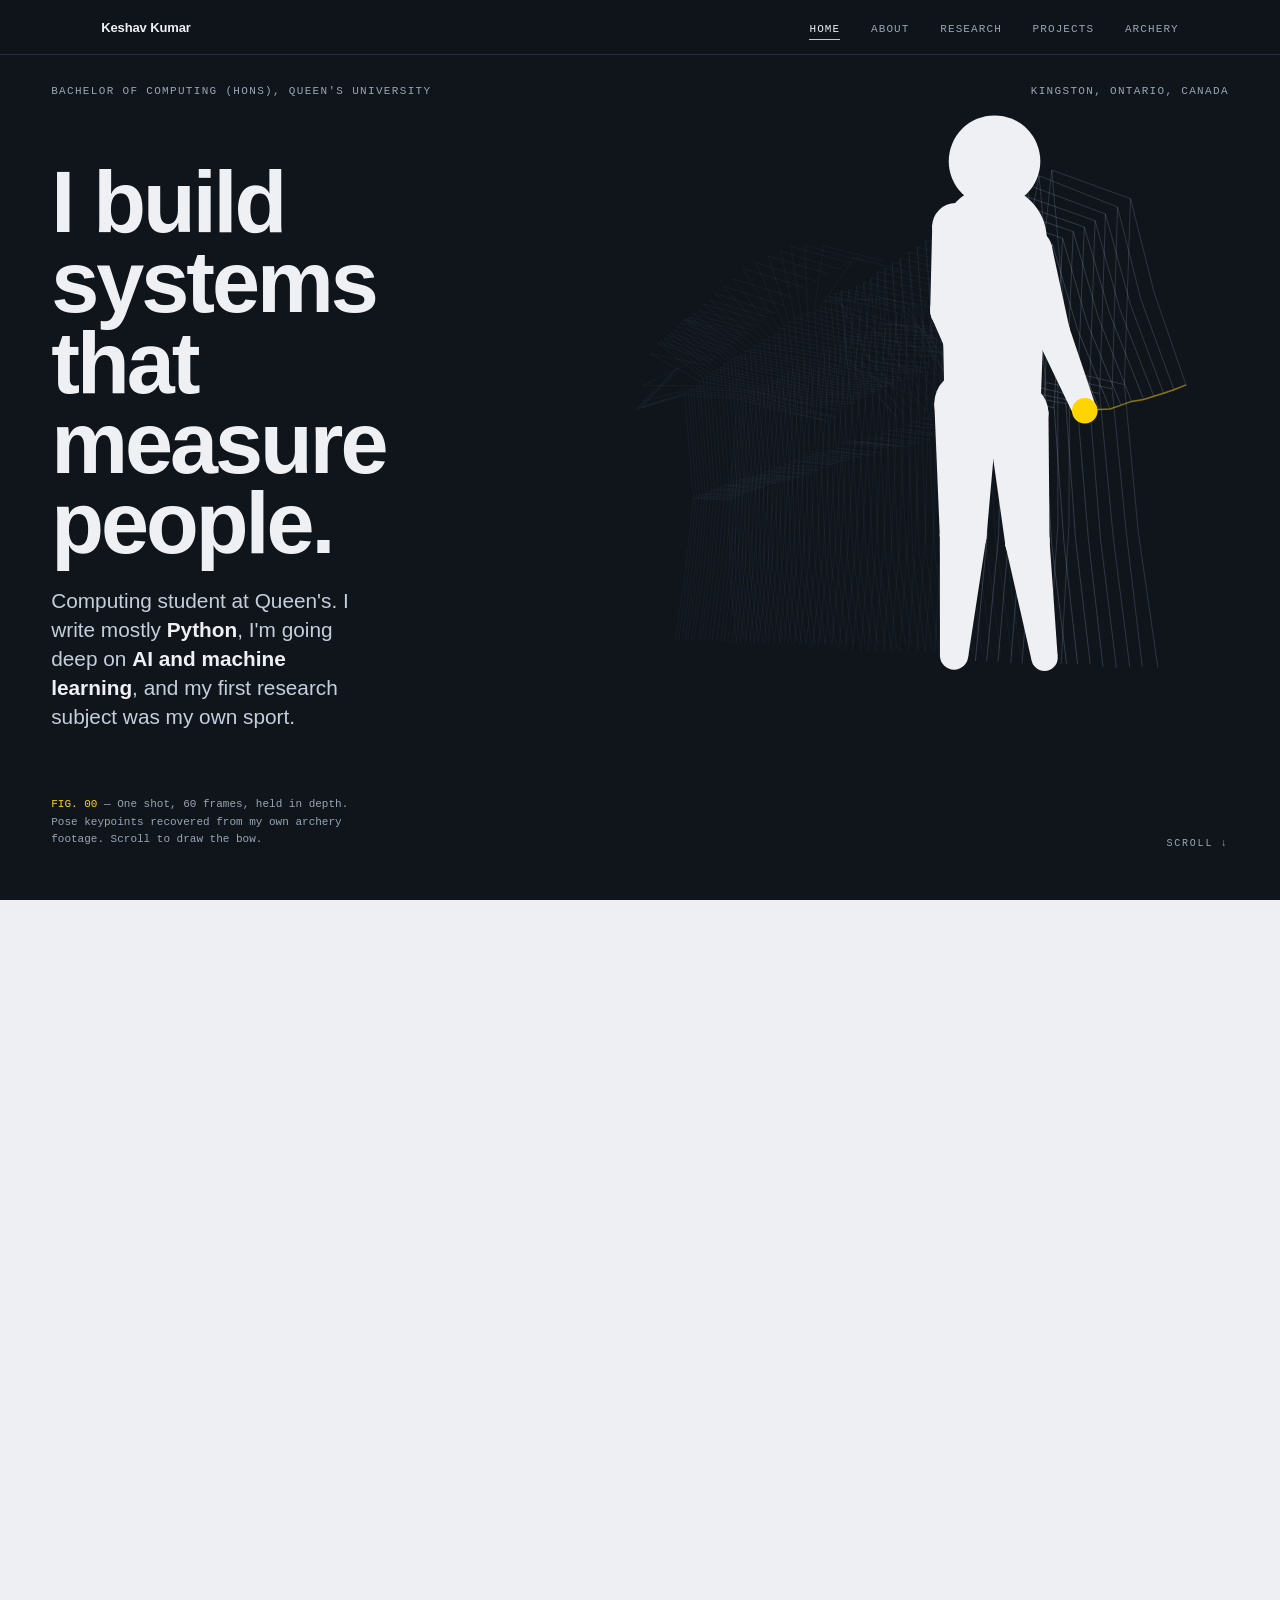
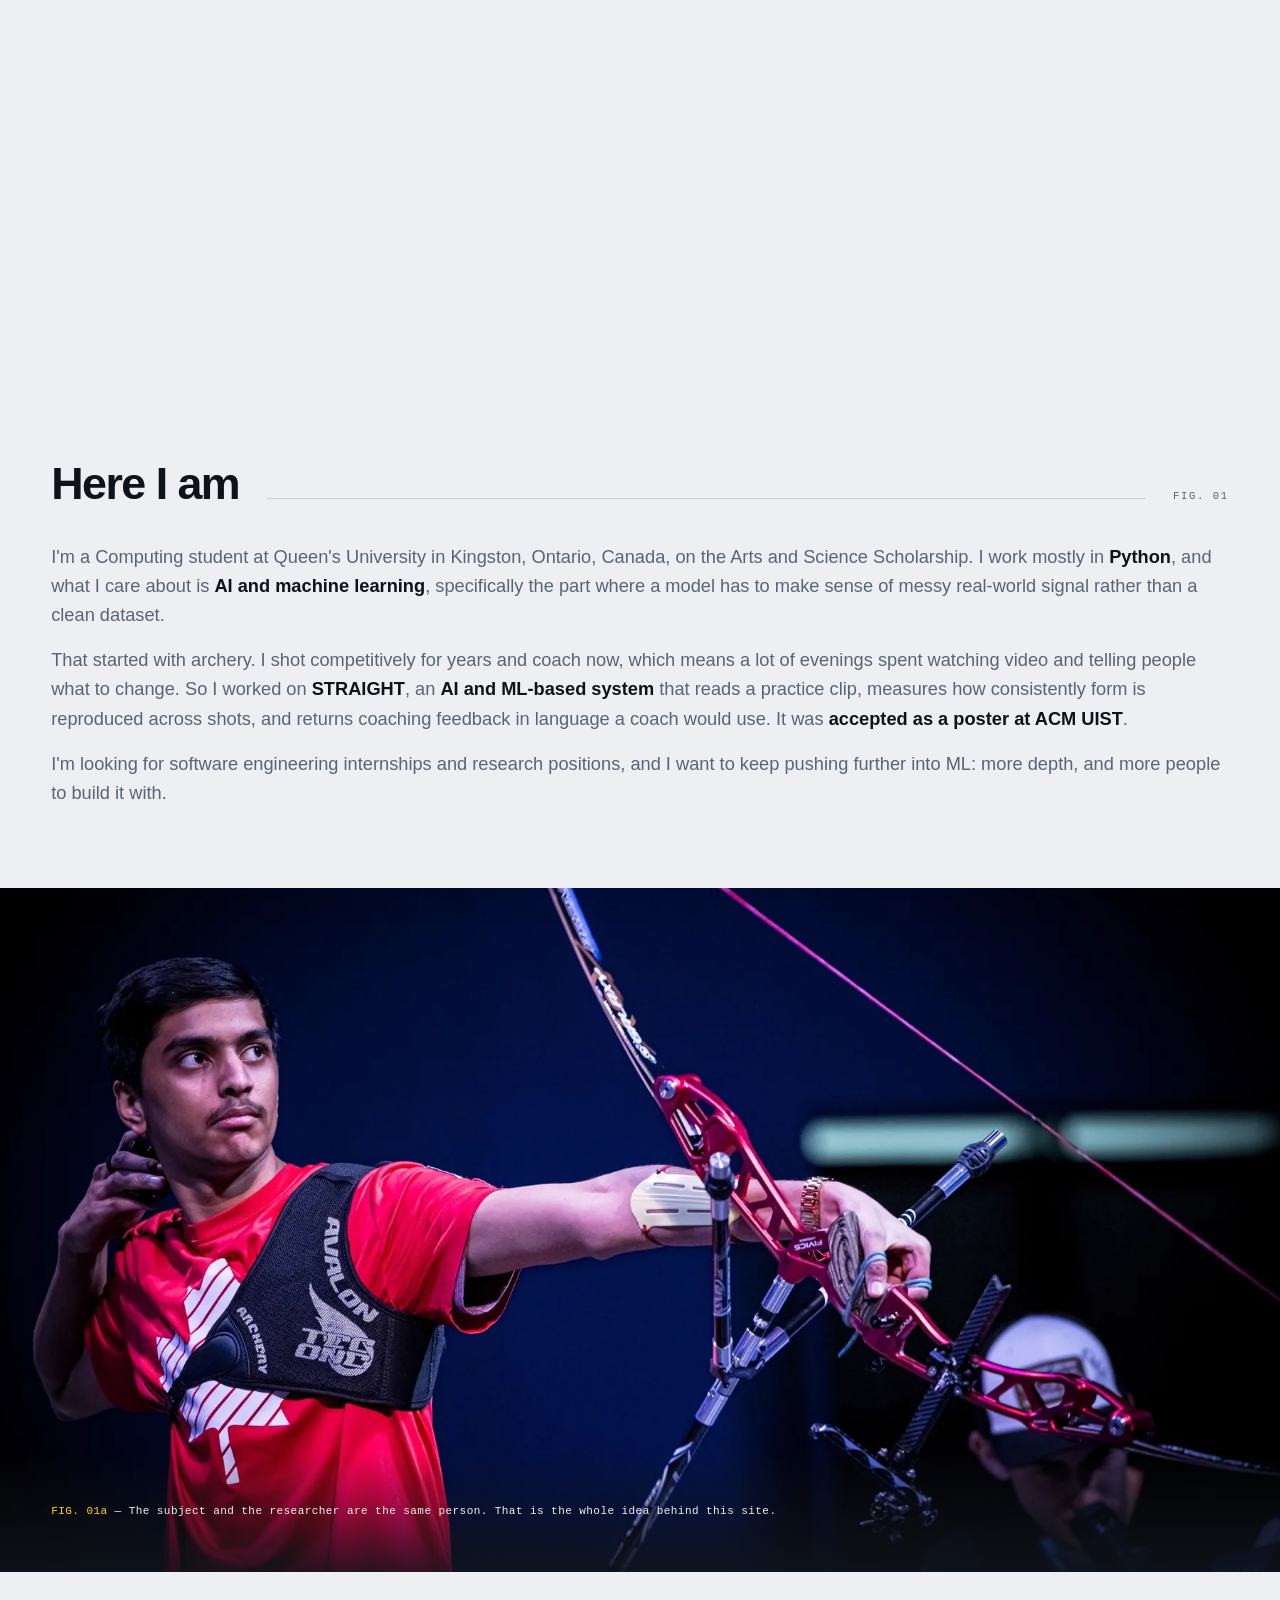
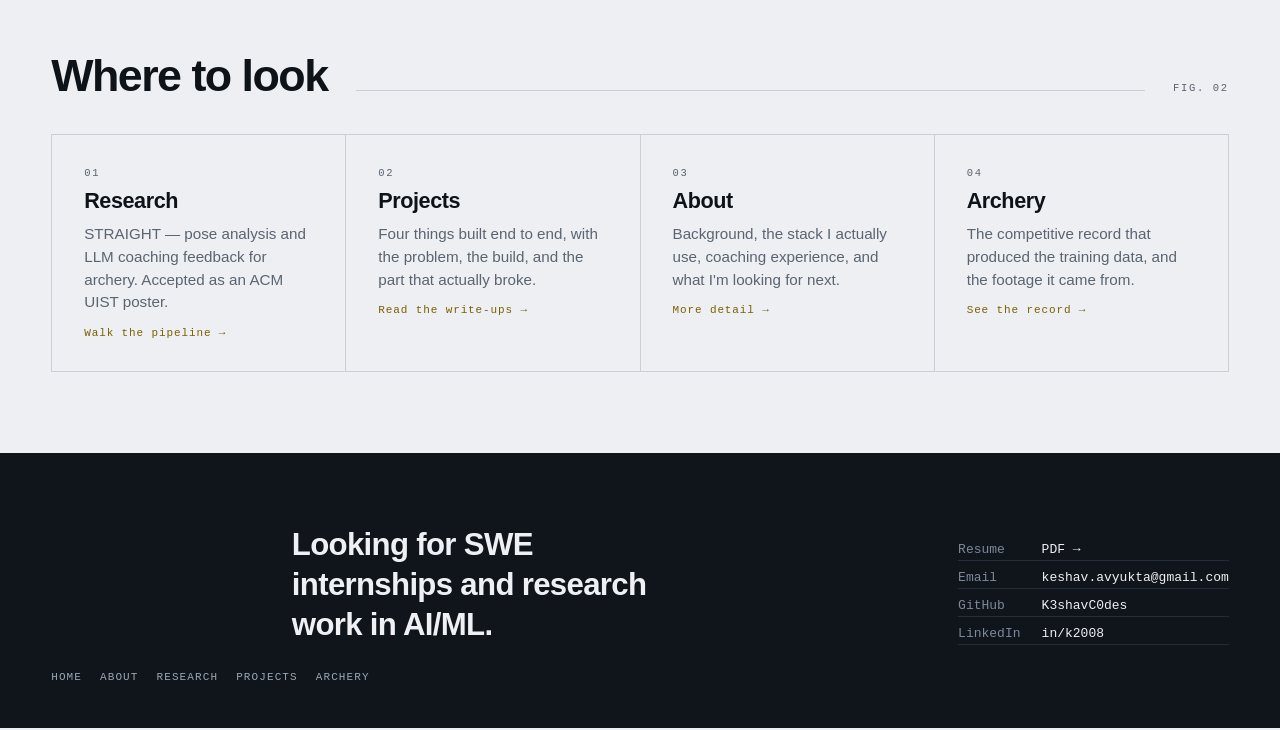
==== index.html @ 9f20d1e5 "Let the Here I am paragraphs stretch to full column width They were capped at a fixed 68ch reading w" ====
<!doctype html>
<html lang="en">
<head>
<meta charset="utf-8">
<meta name="viewport" content="width=device-width,initial-scale=1">
<title>Keshav Kumar</title>
<meta name="description" content="Computing student at Queen's University. Python, AI and machine learning. Co-author of STRAIGHT, accepted as a poster at ACM UIST.">
<link rel="stylesheet" href="assets/site.css">
<!--
  THESIS: One person is both the athlete and the instrument that measures him.
  Computer science leads; archery is the evidence under it.
  OWN-WORLD: Large-format ACM conference poster — named sections on cool paper,
  figure numbers as annotation, ink fields for data, notation mono, Helvetica
  Neue display, World Archery ring palette for data colour.
  FIRST VIEWPORT: Ink field, archer sculpture right of centre from his own pose
  data, headline and thesis left. Scroll draws the bow.
  FORM: Conference poster, candidate 4 of 7, processional scroll. Seed 2fcedea6.
-->
</head>
<body>
<a class="skip" href="#main">Skip to content</a>

<nav class="nav" id="nav">
  <div class="in">
    <a class="me" href="index.html">Keshav Kumar</a>
    <ul>
      <li><a class="s" href="index.html" aria-current="page">Home</a></li>
      <li><a class="s" href="about.html">About</a></li>
      <li><a class="s" href="research.html">Research</a></li>
      <li><a class="s" href="projects.html">Projects</a></li>
      <li><a class="s" href="archery.html">Archery</a></li>
    </ul>
  </div>
  <i class="reg" id="reg"></i>
</nav>

<div class="mast-outer" id="main">
<header class="mast">
  <canvas id="sculpt" aria-hidden="true"></canvas>
  <div class="mast-top">
    <span>Bachelor of Computing (Hons), Queen's University</span>
    <span>Kingston, Ontario, Canada</span>
  </div>
  <div class="mast-mid">
    <h1>I build systems that measure people.</h1>
    <p class="thesis">Computing student at Queen's. I write mostly <b>Python</b>, I'm going deep on
      <b>AI and machine learning</b>, and my first research subject was my own sport.</p>
  </div>
  <div class="mast-bot">
    <p class="cap"><b>FIG. 00</b> — One shot, 60 frames, held in depth. Pose keypoints recovered
      from my own archery footage. Scroll to draw the bow.</p>
    <p class="scrollcue">Scroll <span>&darr;</span></p>
  </div>
</header>
</div>

<section>
  <div class="wrap wide-lede">
    <div class="head"><h2>Here I am</h2><span class="wt"></span><span class="fig">FIG. 01</span></div>
    <p class="lede rv">I'm a Computing student at Queen's University in Kingston, Ontario, Canada, on
      the Arts and Science Scholarship. I work mostly in <b>Python</b>, and what I care about is
      <b>AI and machine learning</b>, specifically the part where a model has to make sense of
      messy real-world signal rather than a clean dataset.</p>
    <p class="lede rv d1">That started with archery. I shot competitively for years and coach now,
      which means a lot of evenings spent watching video and telling people what to change. So I
      worked on <b>STRAIGHT</b>, an <b>AI and ML-based system</b> that reads a practice clip,
      measures how consistently form is reproduced across shots, and returns coaching feedback in
      language a coach would use. It was <b>accepted as a poster at ACM UIST</b>.</p>
    <p class="lede rv d1">I'm looking for software engineering internships and research positions,
      and I want to keep pushing further into ML: more depth, and more people to build it with.</p>
  </div>
</section>

<figure class="photoband">
  <img src="media/img/draw.webp" width="1800" height="1206" loading="lazy" decoding="async"
       alt="Keshav Kumar at full draw in a red Canada jersey on a competition line.">
  <figcaption><b>FIG. 01a</b> — The subject and the researcher are the same person. That is the
    whole idea behind this site.</figcaption>
</figure>

<section>
  <div class="wrap">
    <div class="head"><h2>Where to look</h2><span class="wt"></span><span class="fig">FIG. 02</span></div>
    <div class="routes">
      <a class="rv" href="research.html">
        <span class="n">01</span>
        <h3>Research</h3>
        <p>STRAIGHT — pose analysis and LLM coaching feedback for archery. Accepted as an ACM UIST poster.</p>
        <span class="go">Walk the pipeline &rarr;</span>
      </a>
      <a class="rv d1" href="projects.html">
        <span class="n">02</span>
        <h3>Projects</h3>
        <p>Four things built end to end, with the problem, the build, and the part that actually broke.</p>
        <span class="go">Read the write-ups &rarr;</span>
      </a>
      <a class="rv d2" href="about.html">
        <span class="n">03</span>
        <h3>About</h3>
        <p>Background, the stack I actually use, coaching experience, and what I'm looking for next.</p>
        <span class="go">More detail &rarr;</span>
      </a>
      <a class="rv d3" href="archery.html">
        <span class="n">04</span>
        <h3>Archery</h3>
        <p>The competitive record that produced the training data, and the footage it came from.</p>
        <span class="go">See the record &rarr;</span>
      </a>
    </div>
  </div>
</section>

<footer>
  <div class="in">
    <div class="colo-grid">
      <div><h2 class="rv">Looking for SWE internships and research work in AI/ML.</h2></div>
      <div class="contact rv d1">
        <a href="media/Keshav-Kumar-Resume.pdf" target="_blank" rel="noopener"><span>Resume</span><span>PDF &rarr;</span></a>
        <a href="mailto:keshav.avyukta@gmail.com"><span>Email</span><span>keshav.avyukta@gmail.com</span></a>
        <a href="https://github.com/K3shavC0des" rel="noopener"><span>GitHub</span><span>K3shavC0des</span></a>
        <a href="https://linkedin.com/in/k2008" rel="noopener"><span>LinkedIn</span><span>in/k2008</span></a>
      </div>
    </div>
    <nav class="fnav" aria-label="Footer">
      <a href="index.html">Home</a><a href="about.html">About</a><a href="research.html">Research</a>
      <a href="projects.html">Projects</a><a href="archery.html">Archery</a>
    </nav>
  </div>
</footer>

<script src="assets/poses.js"></script>
<script src="assets/site.js"></script>
</body>
</html>
---- assets/site.css ----
/* Keshav Kumar — portfolio
   World: large-format ACM conference poster. Named sections on cool paper,
   figure numbers as secondary annotation, dark ink fields for data, notation
   mono for captions, Helvetica Neue display. Data colours are the World
   Archery ring palette. See DESIGN.md. */

:root{
  --paper:#edeff2; --plate:#fff; --ink-field:#10151c;
  --ink:#0e1319; --ink-2:#5a6472; --rule:#c9cfd7;
  --gold:#ffd400; --gold-ink:#7a6000; --red:#e4453a; --blue:#3fa9da; --bone:#eef0f3;
  --dim-on-ink:#9aa5b4; --hair-on-ink:#232c38;
  --disp:"Helvetica Neue",Helvetica,Arial,sans-serif;
  --mono:ui-monospace,"SF Mono",Menlo,Consolas,monospace;
  --gut:clamp(20px,4vw,64px);
}
*{box-sizing:border-box;margin:0;padding:0}
html{scroll-behavior:smooth;scroll-padding-top:64px}
body{background:var(--paper);color:var(--ink);font-family:var(--disp);
  -webkit-font-smoothing:antialiased;overflow-x:hidden;
  scrollbar-color:#98a2b0 var(--paper);scrollbar-width:thin}
::-webkit-scrollbar{width:10px;height:10px}
::-webkit-scrollbar-track{background:var(--paper)}
::-webkit-scrollbar-thumb{background:#98a2b0;border:2px solid var(--paper);border-radius:6px}
::-webkit-scrollbar-thumb:hover{background:var(--ink-2)}
a{color:inherit}
::selection{background:var(--gold);color:var(--ink)}
:focus-visible{outline:2px solid var(--gold);outline-offset:3px}
.mono{font-family:var(--mono);font-variant-numeric:tabular-nums}
.skip{position:absolute;left:-9999px;top:0;background:var(--ink);color:var(--bone);
  padding:10px 16px;z-index:100;font-family:var(--mono);font-size:12px}
.skip:focus{left:8px;top:8px}

/* ---- nav ---- */
.nav{position:fixed;top:0;left:0;right:0;z-index:50;background:rgba(237,239,242,.93);
  backdrop-filter:blur(10px);border-bottom:1px solid var(--rule)}
.nav.on-ink{background:rgba(16,21,28,.9);border-bottom-color:var(--hair-on-ink)}
.nav .in{max-width:1180px;margin:0 auto;padding:0 var(--gut);height:54px;
  display:flex;align-items:center;justify-content:space-between;gap:20px}
.nav .me{font-size:13px;font-weight:700;letter-spacing:-.01em;text-decoration:none;white-space:nowrap}
.nav ul{list-style:none;display:flex;gap:clamp(12px,2.4vw,32px);align-items:center}
.nav a.s{font-family:var(--mono);font-size:11px;letter-spacing:.1em;text-transform:uppercase;
  text-decoration:none;color:var(--ink-2);padding:4px 0;border-bottom:1px solid transparent;
  transition:color .25s,border-color .25s;white-space:nowrap}
.nav a.s:hover{color:var(--ink)}
.nav a.s[aria-current=page]{color:var(--ink);border-bottom-color:var(--gold-ink)}
.nav.on-ink .me,.nav.on-ink a.s:hover{color:var(--bone)}
.nav.on-ink a.s{color:var(--dim-on-ink)}
.nav.on-ink a.s[aria-current=page]{color:var(--bone);border-bottom-color:var(--gold)}
.nav .reg{position:absolute;left:0;bottom:-1px;height:2px;width:0;background:var(--gold-ink)}
.nav.on-ink .reg{background:var(--gold)}
@media (max-width:820px){ .nav ul{gap:14px} .nav a.s{font-size:10px;letter-spacing:.06em} }
@media (max-width:600px){ .nav .me{font-size:12px} .nav ul{gap:10px} }

/* ---- page head (inner pages) ---- */
.phead{padding:calc(54px + clamp(48px,8vh,96px)) var(--gut) clamp(32px,5vh,64px);
  border-bottom:1px solid var(--rule)}
.phead .in{max-width:1180px;margin:0 auto}
.phead .fig{font-family:var(--mono);font-size:10.5px;letter-spacing:.18em;color:var(--ink-2)}
.phead h1{margin-top:12px;font-size:clamp(2.1rem,6vw,4rem);letter-spacing:-.036em;
  line-height:1;font-weight:700;text-wrap:balance;max-width:16ch}
.phead p{margin-top:20px;font-size:clamp(1rem,1.5vw,1.17rem);line-height:1.55;
  color:var(--ink-2);max-width:64ch}

/* ---- masthead (home) ---- */
.mast-outer{position:relative;height:220vh}
.mast{position:sticky;top:0;height:100svh;background:var(--ink-field);color:var(--bone);
  display:grid;grid-template-rows:auto 1fr auto;
  padding:calc(var(--gut) + 34px) var(--gut) var(--gut);overflow:hidden}
#sculpt{position:absolute;inset:0;width:100%;height:100%;display:block}
.mast>*{position:relative;z-index:2}
.mast-top{display:flex;justify-content:space-between;gap:16px;font-family:var(--mono);
  font-size:11px;letter-spacing:.12em;text-transform:uppercase;color:var(--dim-on-ink)}
.mast-mid{display:flex;flex-direction:column;justify-content:center;gap:clamp(14px,2vw,22px);max-width:36ch}
.mast h1{font-size:clamp(2.7rem,8.2vw,5.4rem);line-height:.93;letter-spacing:-.035em;
  font-weight:700;text-wrap:balance}
.thesis{font-size:clamp(1rem,1.9vw,1.3rem);line-height:1.4;max-width:30ch;color:#c6cedb}
.thesis b{color:var(--bone);font-weight:600}
.mast-bot{display:flex;justify-content:space-between;align-items:flex-end;gap:20px;flex-wrap:wrap}
.cap{font-family:var(--mono);font-size:11px;line-height:1.6;color:var(--dim-on-ink);max-width:46ch}
.cap b{color:var(--gold);font-weight:400}
.scrollcue{font-family:var(--mono);font-size:10px;letter-spacing:.18em;color:var(--dim-on-ink);text-transform:uppercase}
.scrollcue span{display:inline-block;animation:nudge 2.4s ease-in-out infinite}
@keyframes nudge{0%,100%{transform:translateY(0)}50%{transform:translateY(4px)}}

/* ---- sections ---- */
section{padding:clamp(60px,9vh,120px) var(--gut)}
.wrap{max-width:1180px;margin:0 auto}
.head{display:flex;align-items:baseline;gap:clamp(14px,2.6vw,28px);margin-bottom:clamp(26px,4vh,48px)}
.head h2{font-size:clamp(1.6rem,4.2vw,2.8rem);letter-spacing:-.034em;font-weight:700;line-height:1;white-space:nowrap}
.head .wt{flex:1;height:1px;background:var(--rule);transform-origin:left;transform:scaleX(0);
  transition:transform 1.1s cubic-bezier(.16,1,.3,1)}
.head.in .wt{transform:scaleX(1)}
.head .fig{font-family:var(--mono);font-size:10.5px;letter-spacing:.16em;color:var(--ink-2);flex:none}
.lede{font-size:clamp(1rem,1.45vw,1.14rem);line-height:1.6;color:var(--ink-2);max-width:68ch}
.lede+.lede{margin-top:16px}
.wide-lede .lede{max-width:none}
.lede b{color:var(--ink);font-weight:600}
.dark-plate{background:var(--ink-field);color:var(--bone)}
.dark-plate .lede{color:var(--dim-on-ink)}
.dark-plate .lede b{color:var(--bone)}
.dark-plate .head .wt{background:var(--hair-on-ink)}
.dark-plate .head .fig{color:var(--dim-on-ink)}

/* ---- home cards to inner pages ---- */
.routes{display:grid;grid-template-columns:repeat(auto-fit,minmax(240px,1fr));gap:1px;
  background:var(--rule);border:1px solid var(--rule)}
.routes a{position:relative;overflow:hidden;background:var(--paper);padding:clamp(22px,3vw,32px);
  text-decoration:none;display:flex;flex-direction:column;gap:9px;transition:background .3s}
.routes a::before{content:"";position:absolute;top:0;left:0;right:0;height:2px;background:var(--gold-ink);
  transform-origin:left;transform:scaleX(0);transition:transform .5s cubic-bezier(.16,1,.3,1)}
.routes a:hover{background:var(--plate)}
.routes a:hover::before{transform:scaleX(1)}
.routes .n{font-family:var(--mono);font-size:10.5px;letter-spacing:.16em;color:var(--ink-2)}
.routes h3{font-size:clamp(1.1rem,1.9vw,1.35rem);letter-spacing:-.02em;font-weight:700}
.routes p{font-size:.95rem;line-height:1.5;color:var(--ink-2)}
.routes .go{margin-top:4px;font-family:var(--mono);font-size:11px;letter-spacing:.08em;color:var(--gold-ink);
  display:inline-block;transition:transform .35s cubic-bezier(.16,1,.3,1)}
.routes a:hover .go{transform:translateX(5px)}

/* ---- about ---- */
.about{display:grid;grid-template-columns:1.35fr .65fr;gap:clamp(30px,5vw,72px);align-items:start}
.facts{list-style:none;font-family:var(--mono);font-size:12.5px}
.facts li{display:grid;grid-template-columns:6.4em 1fr;gap:14px;padding:11px 0;
  border-bottom:1px solid var(--rule);line-height:1.5}
.facts .lb{color:var(--ink-2);letter-spacing:.08em;font-size:10.5px;text-transform:uppercase;padding-top:2px}

/* ---- pinned pipeline ---- */
.pipe-outer{position:relative;padding:0;height:360vh}
.pipe-sticky{position:sticky;top:0;height:100svh;display:grid;
  grid-template-columns:minmax(0,340px) 1fr;gap:clamp(24px,4vw,64px);
  align-items:center;padding:var(--gut);max-width:1180px;margin:0 auto}
.stages{list-style:none;display:flex;flex-direction:column;gap:2px;margin-top:18px}
.stages li{font-family:var(--mono);font-size:12px;line-height:1.45;padding:10px 0 10px 14px;
  border-left:1px solid var(--rule);color:var(--ink-2);transition:color .3s,border-color .3s}
.stages li b{display:block;font-weight:400;letter-spacing:.13em;font-size:10px;color:var(--ink-2);
  text-transform:uppercase;margin-bottom:3px;transition:color .3s}
.stages li.on{color:var(--ink);border-color:var(--gold-ink)}
.stages li.on b{color:var(--gold-ink)}
.stage-copy{margin-top:18px;font-size:.96rem;line-height:1.55;color:var(--ink-2);max-width:40ch;min-height:5.4em}
.pipe-view{position:relative;height:min(72vh,620px);background:var(--ink-field);overflow:hidden}
#pipe{position:absolute;inset:0;width:100%;height:100%;display:block}
.pipe-readout{position:absolute;left:16px;bottom:14px;right:16px;font-family:var(--mono);
  font-size:10.5px;letter-spacing:.09em;color:var(--dim-on-ink);display:flex;
  justify-content:space-between;gap:14px;text-transform:uppercase}
.pipe-readout b{color:var(--gold);font-weight:400}

/* ---- metrics / readouts ---- */
.metrics{width:100%;border-collapse:collapse;font-family:var(--mono);font-size:13px}
.metrics th{text-align:left;font-weight:400;color:var(--ink-2);font-size:10px;letter-spacing:.13em;
  text-transform:uppercase;padding-bottom:10px;border-bottom:1px solid var(--rule)}
.metrics td{padding:13px 0;border-bottom:1px solid var(--rule);vertical-align:baseline}
.metrics td:last-child{text-align:right;white-space:nowrap}
.val{font-size:1.4rem;letter-spacing:-.02em;color:var(--ink);font-variant-numeric:tabular-nums}
/* accent has two renditions: bright gold on ink, ochre on paper.
   bright gold on --paper measures 1.24:1 and is unreadable. */
.val em{font-style:normal;color:var(--gold-ink)}
.note{margin-top:20px;font-family:var(--mono);font-size:11px;line-height:1.65;color:var(--ink-2)}
.two{display:grid;grid-template-columns:1.05fr .95fr;gap:clamp(28px,5vw,64px);align-items:start}

/* readout cards — what the system actually prints */
.readouts{display:grid;grid-template-columns:repeat(auto-fit,minmax(250px,1fr));gap:1px;
  background:var(--hair-on-ink);border:1px solid var(--hair-on-ink)}
.readouts div{background:var(--ink-field);padding:clamp(18px,2.4vw,24px)}
.readouts h4{font-family:var(--mono);font-size:10px;letter-spacing:.15em;text-transform:uppercase;
  color:var(--dim-on-ink);font-weight:400}
.readouts .big{margin-top:10px;font-family:var(--mono);font-size:1.5rem;color:var(--bone);
  font-variant-numeric:tabular-nums;letter-spacing:-.02em}
.readouts .base{margin-top:5px;font-family:var(--mono);font-size:11px;color:#7d8899}
.readouts .say{margin-top:12px;font-size:.92rem;line-height:1.5;color:var(--dim-on-ink);
  border-top:1px solid var(--hair-on-ink);padding-top:11px}
.readouts .flag{color:var(--gold)}

/* ---- projects ---- */
.proj{border-top:1px solid var(--rule)}
.proj article{position:relative;border-bottom:1px solid var(--rule);padding:clamp(26px,3.6vw,44px) 0;
  display:grid;grid-template-columns:minmax(0,190px) 1fr;gap:clamp(18px,3vw,48px);align-items:start}
.proj article::before{content:"";position:absolute;left:-18px;top:clamp(26px,3.6vw,44px);bottom:clamp(26px,3.6vw,44px);
  width:2px;background:var(--gold-ink);transform-origin:top;transform:scaleY(0);
  transition:transform .9s cubic-bezier(.16,1,.3,1)}
.proj article.in::before{transform:scaleY(1)}
@media (max-width:900px){ .proj article::before{display:none} }
.proj .side{display:flex;flex-direction:column;gap:8px}
.proj .nm{font-family:var(--mono);font-size:11px;letter-spacing:.12em;color:var(--ink-2)}
.proj .yr{font-family:var(--mono);font-size:11px;color:var(--ink-2);opacity:.75}
.proj h3{font-size:clamp(1.2rem,2.1vw,1.5rem);letter-spacing:-.022em;font-weight:700;text-wrap:balance}
.proj dl{margin-top:16px;display:flex;flex-direction:column;gap:13px;max-width:66ch}
.proj dt{font-family:var(--mono);font-size:10px;letter-spacing:.14em;text-transform:uppercase;color:var(--ink-2)}
.proj dd{margin-top:4px;line-height:1.58;color:var(--ink-2);font-size:.98rem}
.proj dd b{color:var(--ink);font-weight:600}
.proj .tech{margin-top:16px;display:flex;flex-wrap:wrap;gap:8px}
.proj .tech span{font-family:var(--mono);font-size:10.5px;letter-spacing:.03em;color:var(--ink-2);
  border:1px solid var(--rule);padding:4px 9px;line-height:1.3;transition:border-color .25s,color .25s}
.proj article:hover .tech span{border-color:var(--ink-2)}
.links{display:flex;flex-wrap:wrap;gap:16px;margin-top:16px}
.lnk{display:inline-flex;align-items:center;gap:7px;font-family:var(--mono);font-size:11px;
  letter-spacing:.08em;text-decoration:none;border-bottom:1px solid var(--gold-ink);
  padding-bottom:2px;transition:opacity .25s}
.lnk:hover{opacity:.55}
.lnk.off{border-bottom-style:dotted;border-color:var(--rule);color:var(--ink-2);cursor:default}
.dark-plate .lnk{border-color:var(--gold)}
.dark-plate .lnk.off{border-color:var(--hair-on-ink);color:var(--dim-on-ink)}

/* ---- skills / experience ---- */
.skills{display:grid;grid-template-columns:repeat(auto-fit,minmax(210px,1fr));gap:1px;
  background:var(--rule);border:1px solid var(--rule)}
.skills div{background:var(--paper);padding:clamp(18px,2.4vw,26px)}
.skills h4{font-family:var(--mono);font-size:10px;letter-spacing:.15em;text-transform:uppercase;
  color:var(--ink-2);font-weight:400;margin-bottom:12px}
.skills p{font-family:var(--mono);font-size:12.5px;line-height:1.95;color:var(--ink)}
.skills .lead{color:var(--ink);font-weight:700}
.exp{border-top:1px solid var(--rule)}
.exp article{border-bottom:1px solid var(--rule);padding:clamp(22px,3vw,34px) 0;
  display:grid;grid-template-columns:minmax(0,190px) 1fr;gap:clamp(18px,3vw,48px)}
.exp .when{font-family:var(--mono);font-size:11px;color:var(--ink-2);letter-spacing:.06em;line-height:1.6}
.exp h3{font-size:clamp(1.05rem,1.8vw,1.28rem);letter-spacing:-.02em;font-weight:700}
.exp .org{font-family:var(--mono);font-size:11.5px;color:var(--ink-2);margin-top:4px}
.exp ul{margin-top:12px;list-style:none;display:flex;flex-direction:column;gap:8px;max-width:66ch}
.exp li{position:relative;padding-left:16px;line-height:1.56;color:var(--ink-2);font-size:.98rem}
.exp li::before{content:"";position:absolute;left:0;top:.62em;width:6px;height:1px;background:var(--ink-2)}
.exp li b{color:var(--ink);font-weight:600}

/* ---- archery ---- */
.target-grid{display:grid;grid-template-columns:minmax(0,360px) 1fr;gap:clamp(30px,5vw,70px);align-items:center}
#target{width:100%;height:auto;display:block}
.record{list-style:none}
.record li{display:flex;gap:18px;padding:12px 0;border-bottom:1px solid var(--hair-on-ink);
  font-family:var(--mono);font-size:12.5px;line-height:1.5;align-items:baseline}
.record li .yr{color:#7d8899;min-width:4.4em;flex:none}
.record li s{text-decoration:none;color:var(--gold)}
.films{display:grid;grid-template-columns:repeat(auto-fit,minmax(250px,1fr));gap:1px;
  background:var(--hair-on-ink);margin-top:40px;border:1px solid var(--hair-on-ink)}
.films a{position:relative;overflow:hidden;background:var(--ink-field);padding:22px;
  text-decoration:none;display:block;transition:background .3s}
.films a::before{content:"";position:absolute;top:0;left:0;right:0;height:2px;background:var(--gold);
  transform-origin:left;transform:scaleX(0);transition:transform .5s cubic-bezier(.16,1,.3,1)}
.films a:hover{background:#161d27}
.films a:hover::before{transform:scaleX(1)}
.films .yr{font-family:var(--mono);font-size:11px;letter-spacing:.14em;color:var(--gold)}
.films .ttl{margin-top:8px;font-size:1.03rem;font-weight:600;letter-spacing:-.01em}
.films .meta{margin-top:8px;font-family:var(--mono);font-size:10.5px;color:#7d8899;letter-spacing:.05em}

/* ---- footer ---- */
footer{background:var(--ink-field);color:var(--bone);padding:clamp(56px,8vh,96px) var(--gut) clamp(36px,5vh,56px)}
footer .in{max-width:1180px;margin:0 auto}
.colo-grid{display:grid;grid-template-columns:1fr auto;gap:44px;align-items:end}
.colo-grid h2{font-size:clamp(1.3rem,2.6vw,1.95rem);line-height:1.28;max-width:22ch;
  font-weight:600;letter-spacing:-.022em}
.contact{display:flex;flex-direction:column;gap:9px;font-family:var(--mono);font-size:13px}
.contact a{text-decoration:none;border-bottom:1px solid var(--hair-on-ink);padding-bottom:3px;
  display:inline-flex;gap:12px;transition:border-color .25s}
.contact a:hover{border-color:var(--gold)}
.contact a span:first-child{color:#7d8899;min-width:5.5em}
.fineprint{margin-top:46px;font-family:var(--mono);font-size:10.5px;line-height:1.8;color:#7d8899;max-width:74ch}
.fnav{margin-top:26px;display:flex;flex-wrap:wrap;gap:18px;font-family:var(--mono);font-size:11px;letter-spacing:.1em}
.fnav a{text-decoration:none;color:var(--dim-on-ink);text-transform:uppercase;transition:color .2s}
.fnav a:hover{color:var(--bone)}

/* ---- reveals ---- */
.js .rv{opacity:0;transform:translateY(14px)}
.js .rv.in{opacity:1;transform:none;
  transition:opacity .8s cubic-bezier(.16,1,.3,1),transform .8s cubic-bezier(.16,1,.3,1)}
.js .rv.in.d1{transition-delay:.08s}
.js .rv.in.d2{transition-delay:.16s}
.js .rv.in.d3{transition-delay:.24s}

@media (max-width:900px){
  .pipe-outer{height:auto}
  .pipe-sticky{position:static;height:auto;grid-template-columns:1fr;gap:26px;padding:var(--gut) var(--gut) 0}
  .pipe-view{height:56vh}
  .about,.two,.target-grid,.colo-grid{grid-template-columns:1fr}
  .proj article,.exp article{grid-template-columns:1fr;gap:10px}
  .head h2{white-space:normal}
  .mast-mid{max-width:none;position:relative}
  .mast-mid::before{content:"";position:absolute;inset:-18px -20px;z-index:-1;
    background:linear-gradient(100deg,rgba(16,21,28,.9) 50%,rgba(16,21,28,.45) 80%,rgba(16,21,28,0) 100%)}
  .stage-copy{min-height:0}
}
@media (prefers-reduced-motion:reduce){
  html{scroll-behavior:auto}
  .js .rv{opacity:1;transform:none}
  .head .wt{transform:scaleX(1)}
  .scrollcue span{animation:none}
}

/* ---- photography ---- */
.photoband{position:relative;width:100%;aspect-ratio:2150/1440;max-height:76svh;overflow:hidden;background:var(--ink-field)}
.photoband img{width:100%;height:100%;object-fit:cover;object-position:32% 45%;display:block}
.photoband figcaption{position:absolute;left:0;right:0;bottom:0;padding:var(--gut);
  font-family:var(--mono);font-size:11px;line-height:1.6;color:var(--bone);letter-spacing:.04em;
  background:linear-gradient(to top,rgba(16,21,28,.86),rgba(16,21,28,0))}
.photoband figcaption b{color:var(--gold);font-weight:400}

.gallery{display:grid;grid-template-columns:repeat(auto-fit,minmax(260px,1fr));gap:1px;
  background:var(--hair-on-ink);border:1px solid var(--hair-on-ink)}
.gallery figure{background:var(--ink-field);display:flex;flex-direction:column}
.gallery img{width:100%;aspect-ratio:3/2;object-fit:cover;display:block}
.gallery figcaption{padding:14px 16px 18px;font-family:var(--mono);font-size:11px;
  line-height:1.6;color:var(--dim-on-ink)}
.gallery figcaption b{display:block;color:var(--bone);font-weight:400;letter-spacing:.1em;
  text-transform:uppercase;font-size:10px;margin-bottom:5px}

.reel{display:grid;grid-template-columns:minmax(0,560px) 1fr;gap:clamp(24px,4vw,56px);align-items:center}
.reel video{width:100%;display:block;background:var(--ink-field)}
.reel .say{font-family:var(--mono);font-size:11.5px;line-height:1.75;color:var(--dim-on-ink)}
@media (max-width:900px){ .reel{grid-template-columns:1fr} .photoband{aspect-ratio:4/3} }

/* ---- portrait + figures ---- */
.about{align-items:start}
.portrait{margin-bottom:22px}
.portrait img{width:100%;aspect-ratio:1/1;object-fit:cover;display:block;background:var(--ink-field)}
.portrait figcaption{margin-top:9px;font-family:var(--mono);font-size:10.5px;line-height:1.6;
  color:var(--ink-2);letter-spacing:.04em}

figure.plate{margin:clamp(28px,4vh,48px) 0 0}
figure.plate img{width:100%;display:block;background:var(--ink-field);border:1px solid var(--rule)}
.dark-plate figure.plate img{border-color:var(--hair-on-ink)}
figure.plate figcaption{margin-top:11px;font-family:var(--mono);font-size:11px;line-height:1.65;
  color:var(--ink-2);max-width:70ch}
.dark-plate figure.plate figcaption{color:var(--dim-on-ink)}
figure.plate figcaption b{color:var(--gold-ink);font-weight:400}
.dark-plate figure.plate figcaption b{color:var(--gold)}

.projthumb{margin-top:18px;border:1px solid var(--rule)}
.projthumb img{width:100%;display:block}

/* About Me heading gets extra weight */
.phead.big h1{font-size:clamp(2.8rem,9vw,6rem);letter-spacing:-.042em;max-width:none}
.phead.big .sub{margin-top:22px;font-size:clamp(1.25rem,2.6vw,1.9rem);line-height:1.28;
  color:var(--ink);font-weight:600;letter-spacing:-.022em;max-width:24ch}
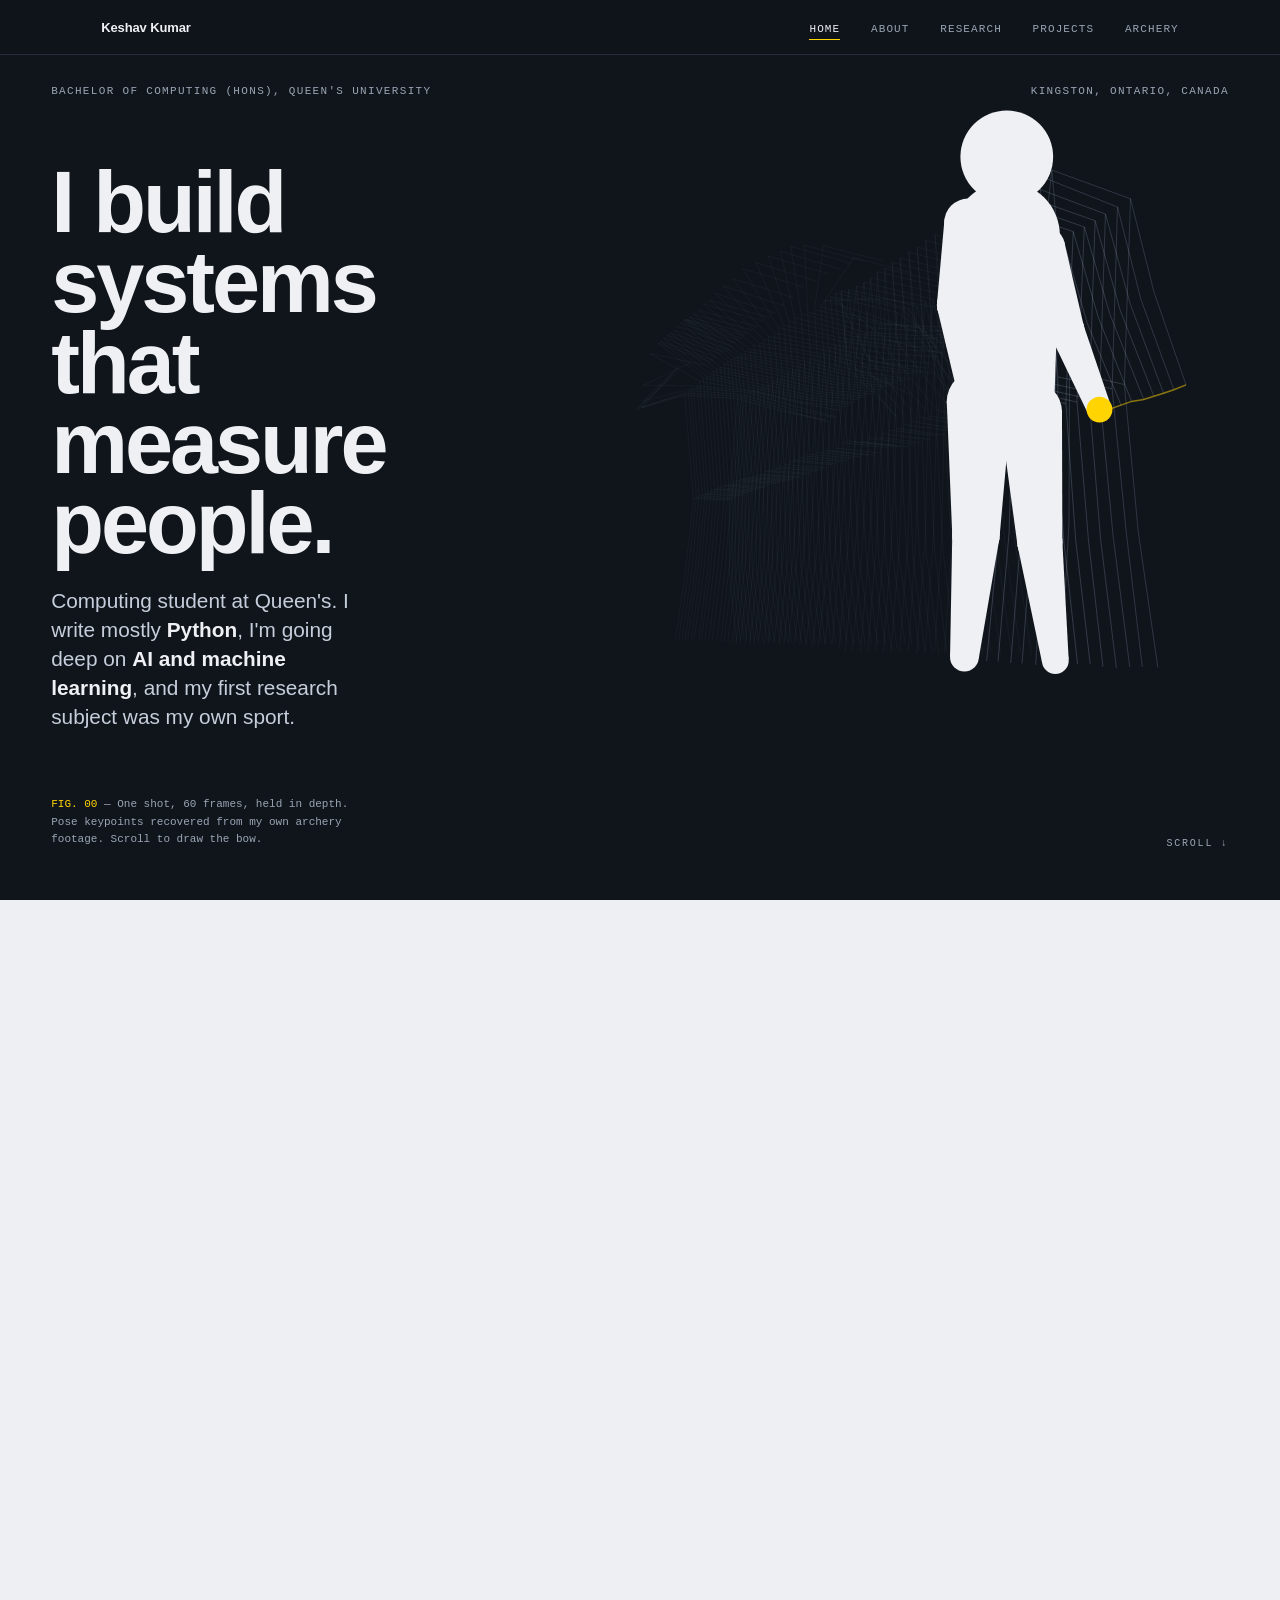
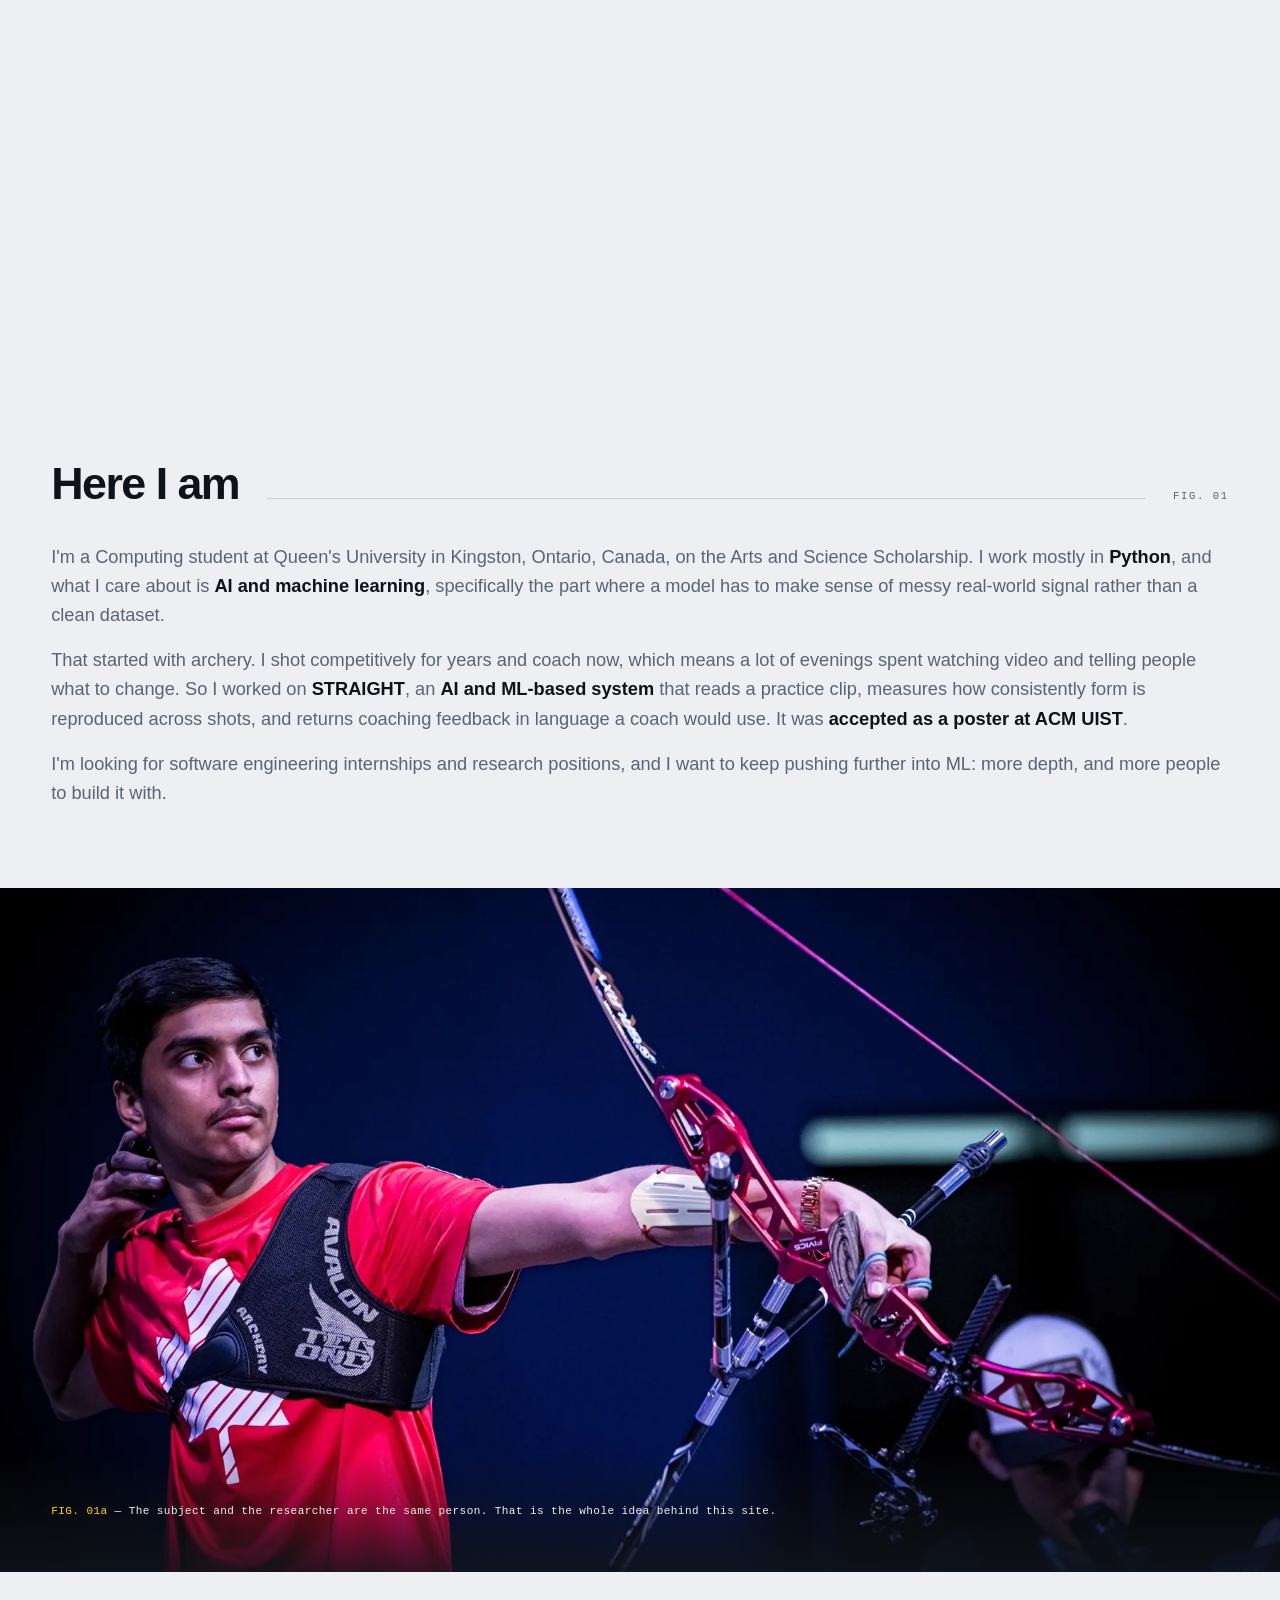
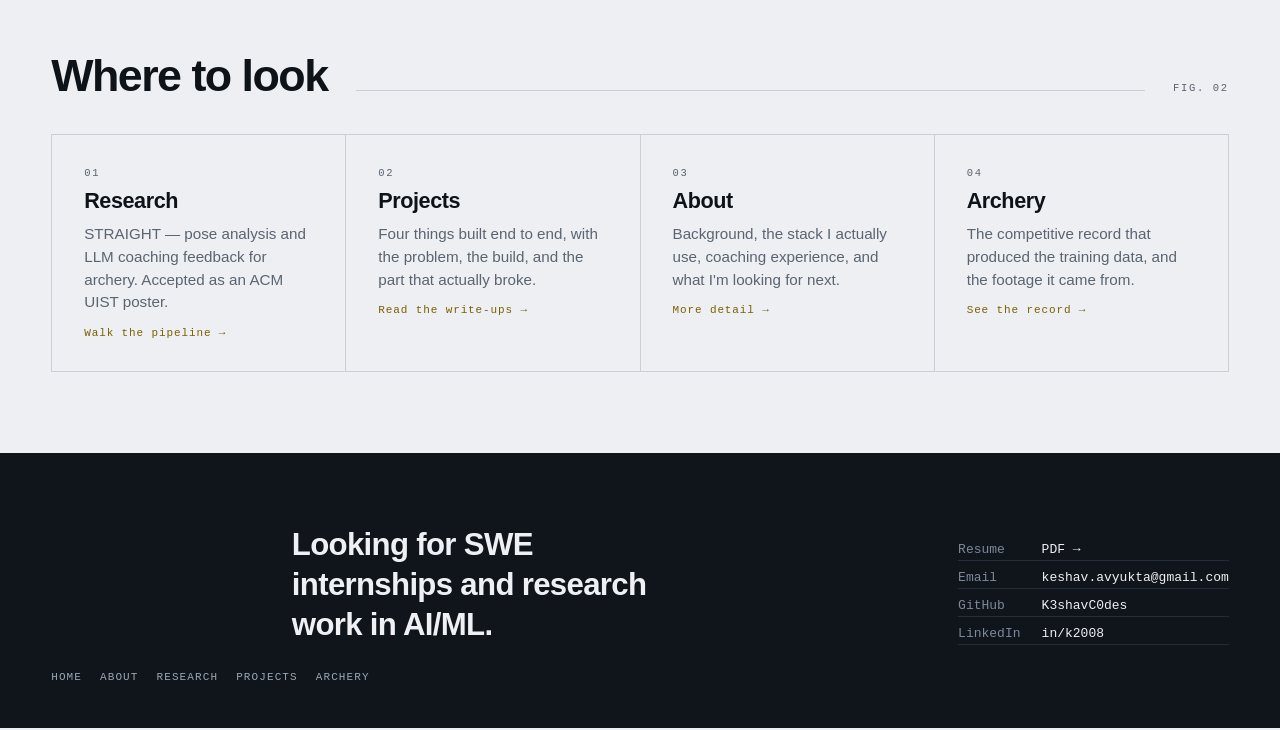
==== commit 5d6543a7: "Remove fixed reading-width cap from body paragraphs sitewide .lede paragraphs were capped at 68ch re" ====
--- a/index.html
+++ b/index.html
@@ -55,7 +55,7 @@
 </div>
 
 <section>
-  <div class="wrap wide-lede">
+  <div class="wrap">
     <div class="head"><h2>Here I am</h2><span class="wt"></span><span class="fig">FIG. 01</span></div>
     <p class="lede rv">I'm a Computing student at Queen's University in Kingston, Ontario, Canada, on
       the Arts and Science Scholarship. I work mostly in <b>Python</b>, and what I care about is
--- a/assets/site.css
+++ b/assets/site.css
@@ -91,9 +91,8 @@
   transition:transform 1.1s cubic-bezier(.16,1,.3,1)}
 .head.in .wt{transform:scaleX(1)}
 .head .fig{font-family:var(--mono);font-size:10.5px;letter-spacing:.16em;color:var(--ink-2);flex:none}
-.lede{font-size:clamp(1rem,1.45vw,1.14rem);line-height:1.6;color:var(--ink-2);max-width:68ch}
+.lede{font-size:clamp(1rem,1.45vw,1.14rem);line-height:1.6;color:var(--ink-2)}
 .lede+.lede{margin-top:16px}
-.wide-lede .lede{max-width:none}
 .lede b{color:var(--ink);font-weight:600}
 .dark-plate{background:var(--ink-field);color:var(--bone)}
 .dark-plate .lede{color:var(--dim-on-ink)}
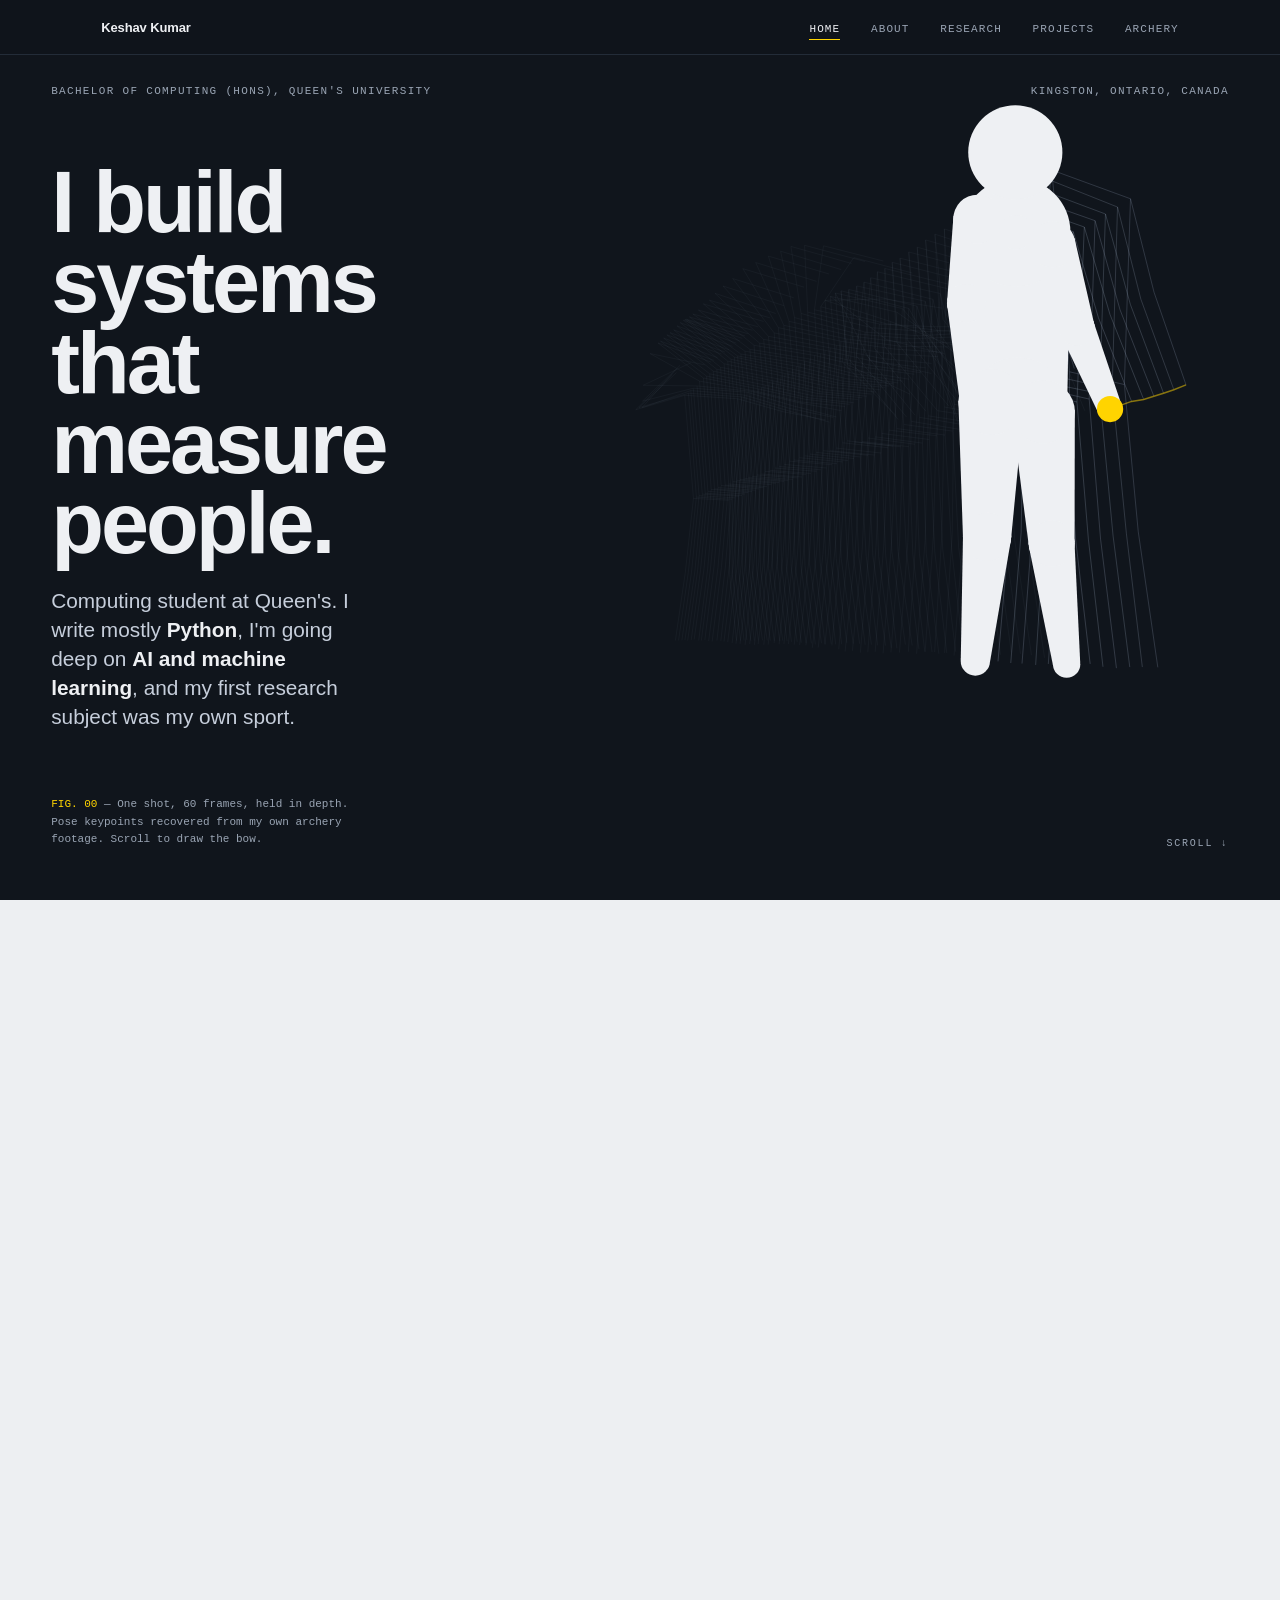
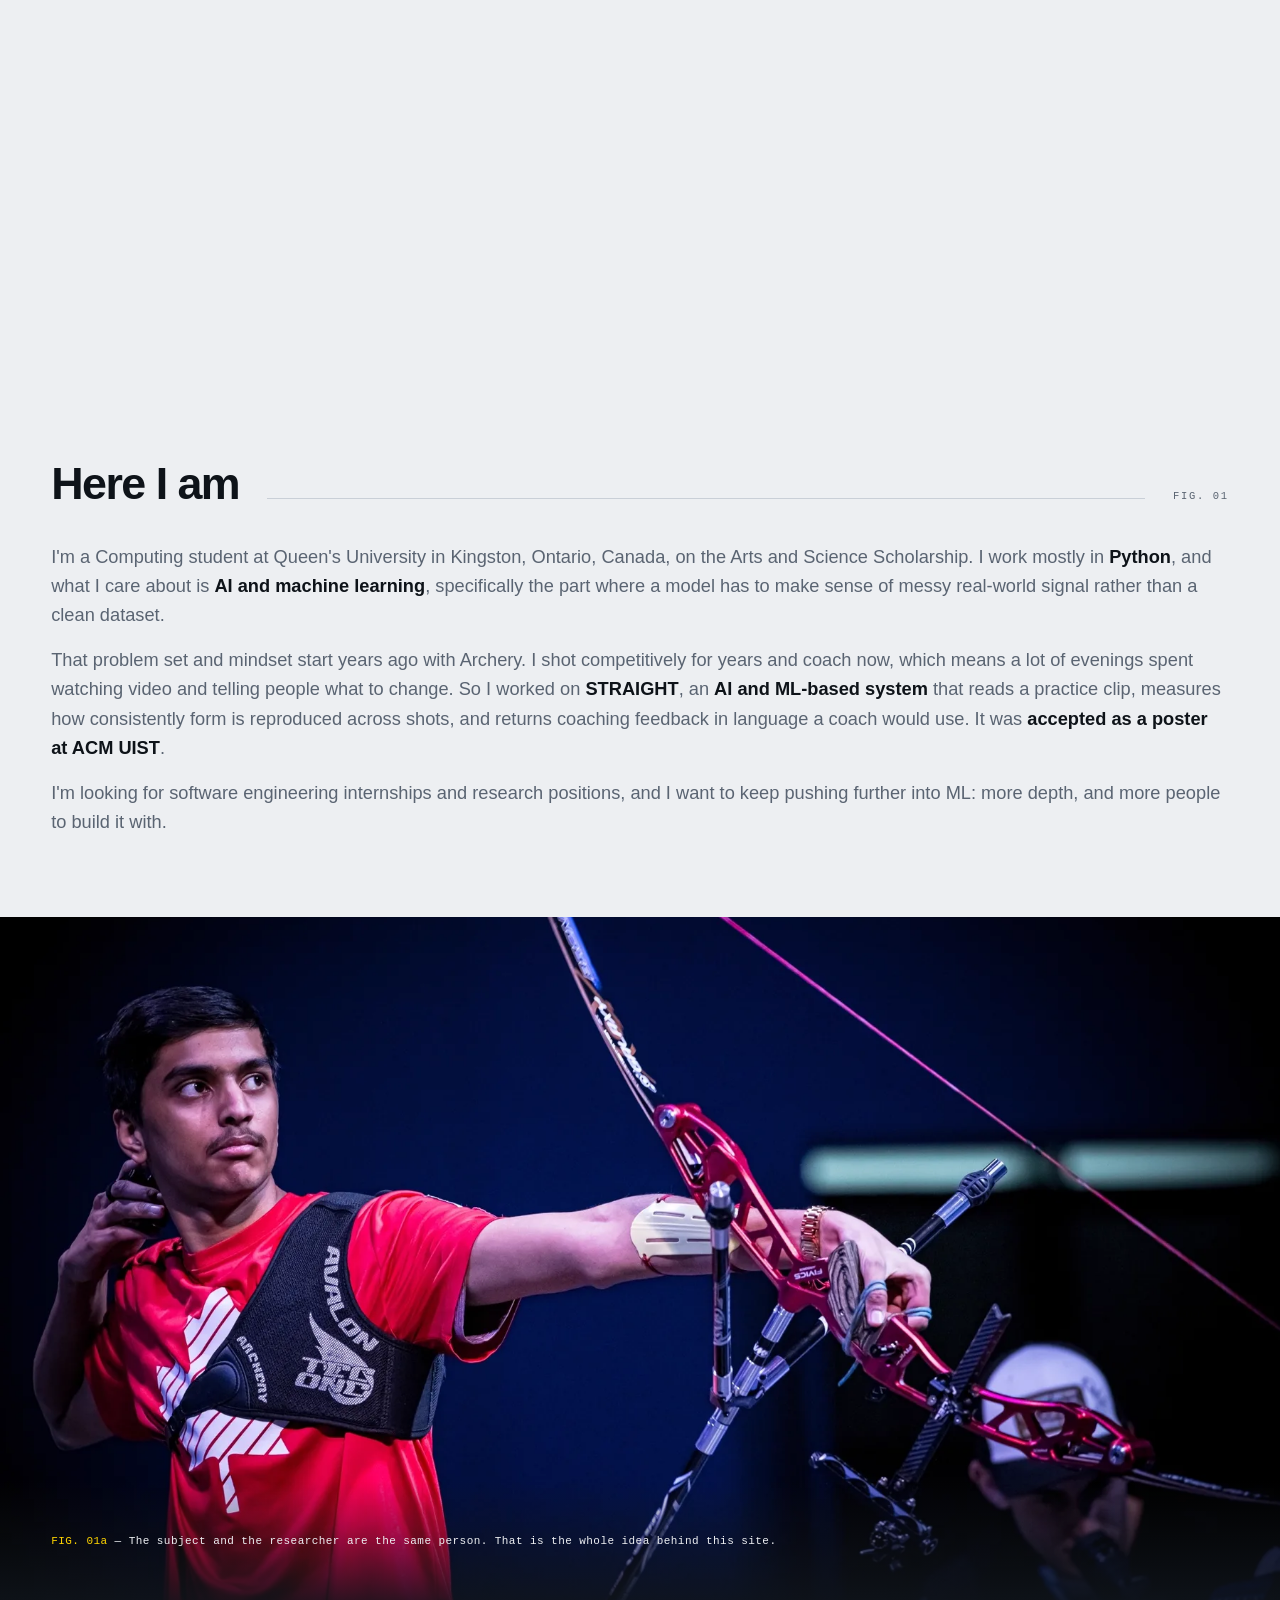
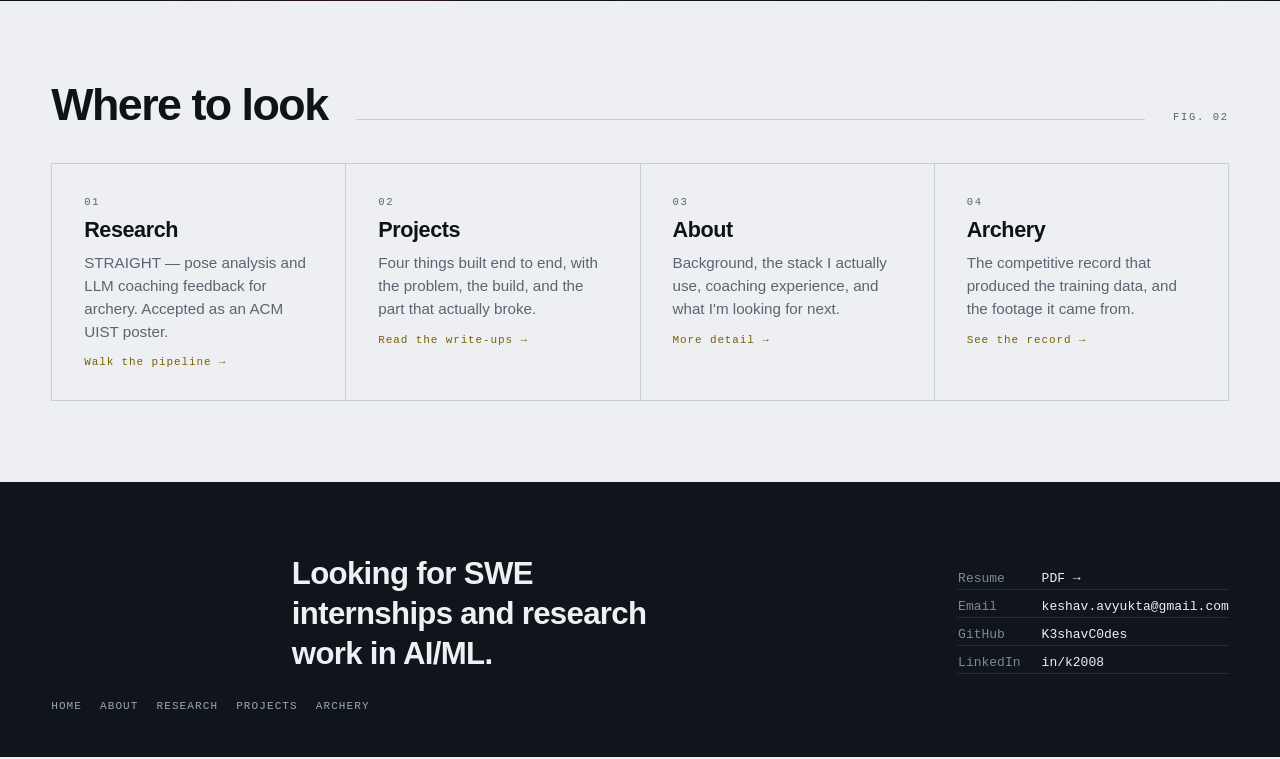
==== commit d309c2a0: "Remove remaining fixed-width caps on page intros and project/exp lists Projects page intro used .phe" ====
--- a/index.html
+++ b/index.html
@@ -61,7 +61,7 @@
       the Arts and Science Scholarship. I work mostly in <b>Python</b>, and what I care about is
       <b>AI and machine learning</b>, specifically the part where a model has to make sense of
       messy real-world signal rather than a clean dataset.</p>
-    <p class="lede rv d1">That started with archery. I shot competitively for years and coach now,
+    <p class="lede rv d1">That problem set and mindset start years ago with Archery. I shot competitively for years and coach now,
       which means a lot of evenings spent watching video and telling people what to change. So I
       worked on <b>STRAIGHT</b>, an <b>AI and ML-based system</b> that reads a practice clip,
       measures how consistently form is reproduced across shots, and returns coaching feedback in
--- a/assets/site.css
+++ b/assets/site.css
@@ -59,7 +59,7 @@
 .phead h1{margin-top:12px;font-size:clamp(2.1rem,6vw,4rem);letter-spacing:-.036em;
   line-height:1;font-weight:700;text-wrap:balance;max-width:16ch}
 .phead p{margin-top:20px;font-size:clamp(1rem,1.5vw,1.17rem);line-height:1.55;
-  color:var(--ink-2);max-width:64ch}
+  color:var(--ink-2)}
 
 /* ---- masthead (home) ---- */
 .mast-outer{position:relative;height:220vh}
@@ -182,7 +182,7 @@
 .proj .nm{font-family:var(--mono);font-size:11px;letter-spacing:.12em;color:var(--ink-2)}
 .proj .yr{font-family:var(--mono);font-size:11px;color:var(--ink-2);opacity:.75}
 .proj h3{font-size:clamp(1.2rem,2.1vw,1.5rem);letter-spacing:-.022em;font-weight:700;text-wrap:balance}
-.proj dl{margin-top:16px;display:flex;flex-direction:column;gap:13px;max-width:66ch}
+.proj dl{margin-top:16px;display:flex;flex-direction:column;gap:13px}
 .proj dt{font-family:var(--mono);font-size:10px;letter-spacing:.14em;text-transform:uppercase;color:var(--ink-2)}
 .proj dd{margin-top:4px;line-height:1.58;color:var(--ink-2);font-size:.98rem}
 .proj dd b{color:var(--ink);font-weight:600}
@@ -213,7 +213,7 @@
 .exp .when{font-family:var(--mono);font-size:11px;color:var(--ink-2);letter-spacing:.06em;line-height:1.6}
 .exp h3{font-size:clamp(1.05rem,1.8vw,1.28rem);letter-spacing:-.02em;font-weight:700}
 .exp .org{font-family:var(--mono);font-size:11.5px;color:var(--ink-2);margin-top:4px}
-.exp ul{margin-top:12px;list-style:none;display:flex;flex-direction:column;gap:8px;max-width:66ch}
+.exp ul{margin-top:12px;list-style:none;display:flex;flex-direction:column;gap:8px}
 .exp li{position:relative;padding-left:16px;line-height:1.56;color:var(--ink-2);font-size:.98rem}
 .exp li::before{content:"";position:absolute;left:0;top:.62em;width:6px;height:1px;background:var(--ink-2)}
 .exp li b{color:var(--ink);font-weight:600}
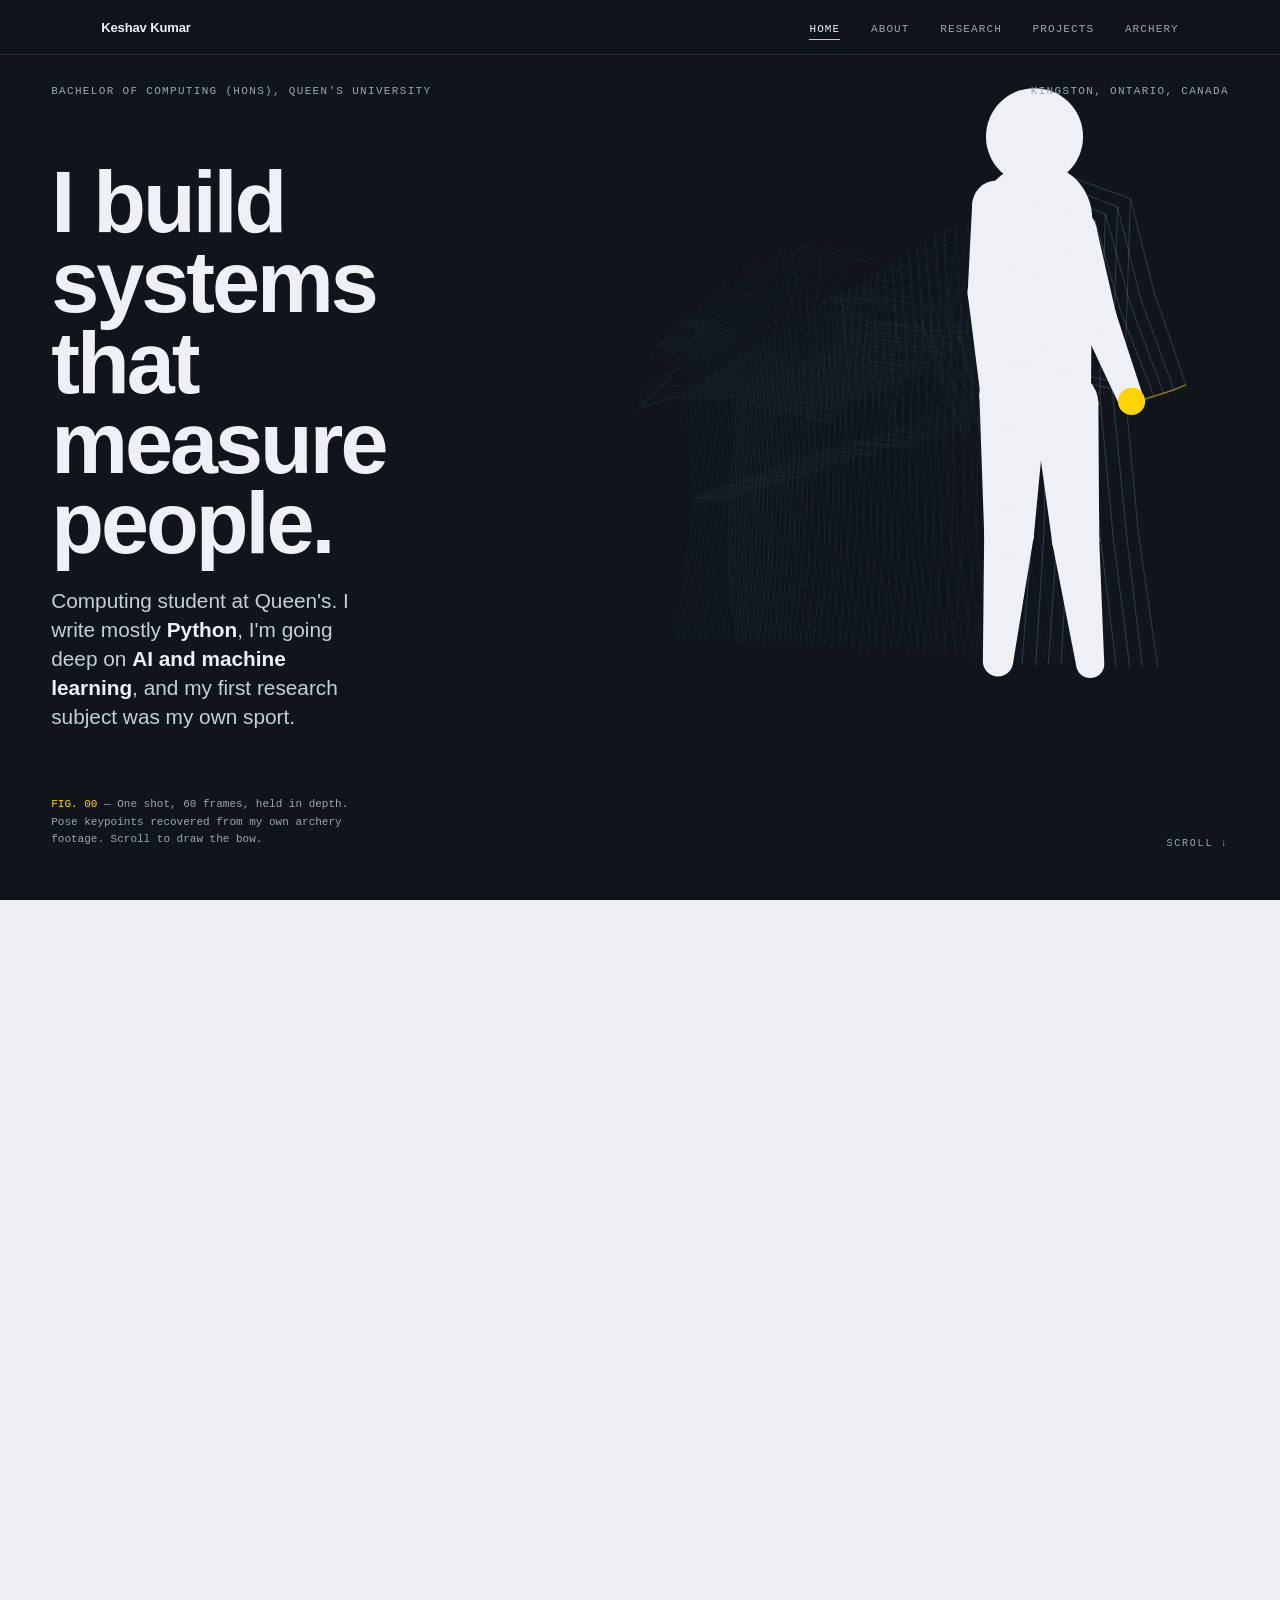
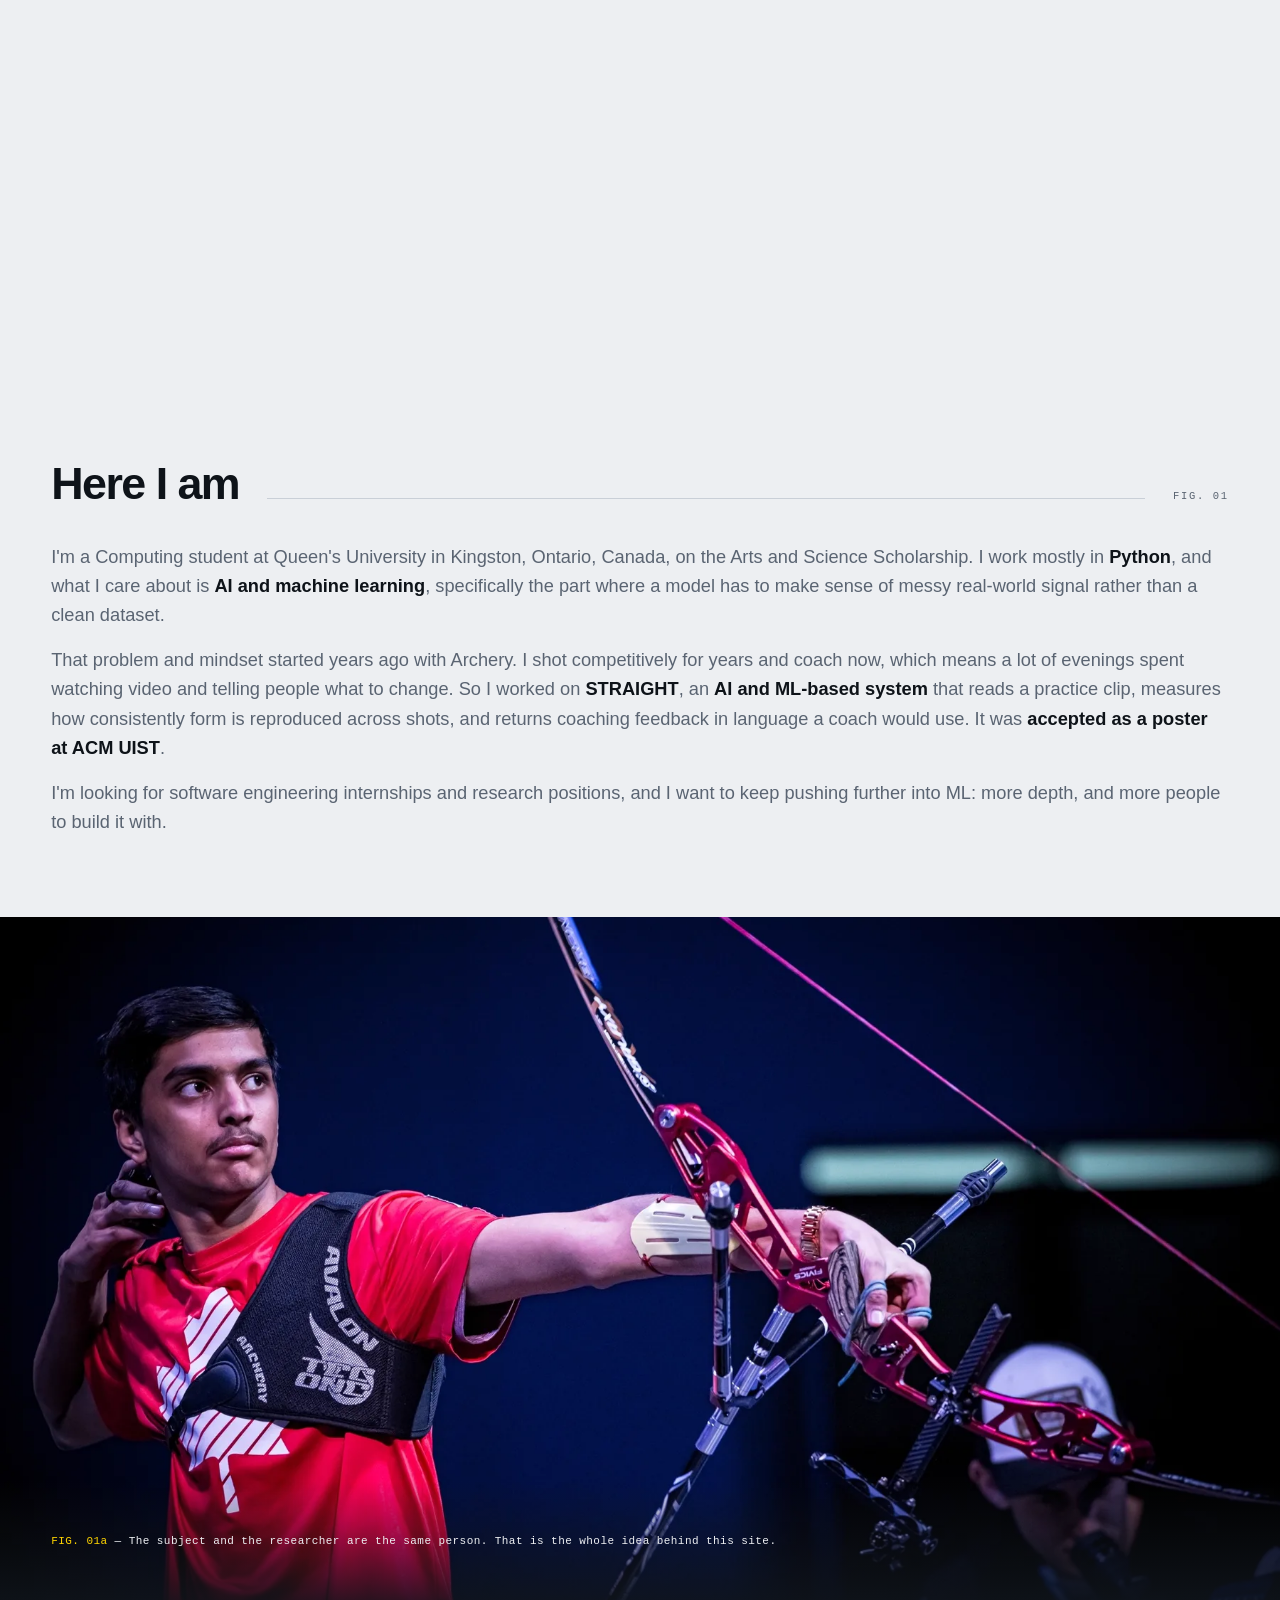
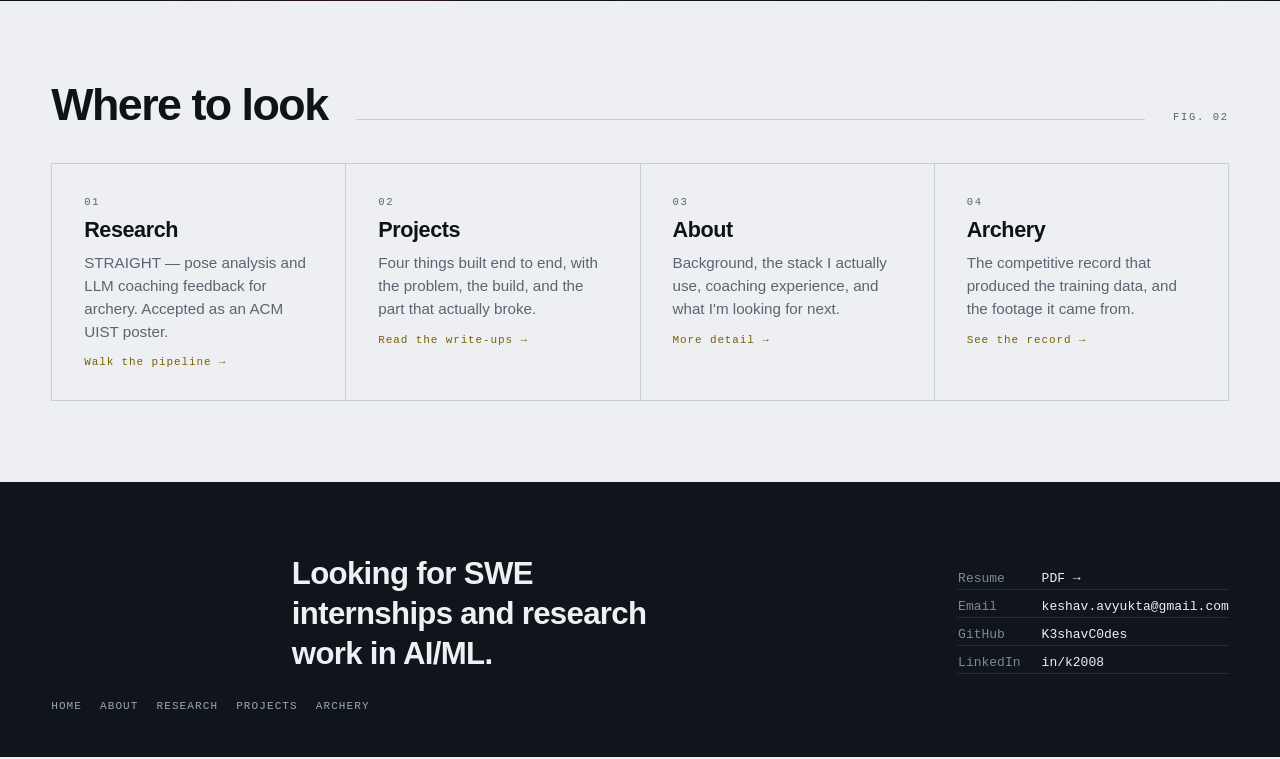
==== commit 6d417bea: "Tweak archery line wording" ====
--- a/index.html
+++ b/index.html
@@ -61,7 +61,7 @@
       the Arts and Science Scholarship. I work mostly in <b>Python</b>, and what I care about is
       <b>AI and machine learning</b>, specifically the part where a model has to make sense of
       messy real-world signal rather than a clean dataset.</p>
-    <p class="lede rv d1">That problem set and mindset start years ago with Archery. I shot competitively for years and coach now,
+    <p class="lede rv d1">That problem and mindset started years ago with Archery. I shot competitively for years and coach now,
       which means a lot of evenings spent watching video and telling people what to change. So I
       worked on <b>STRAIGHT</b>, an <b>AI and ML-based system</b> that reads a practice clip,
       measures how consistently form is reproduced across shots, and returns coaching feedback in
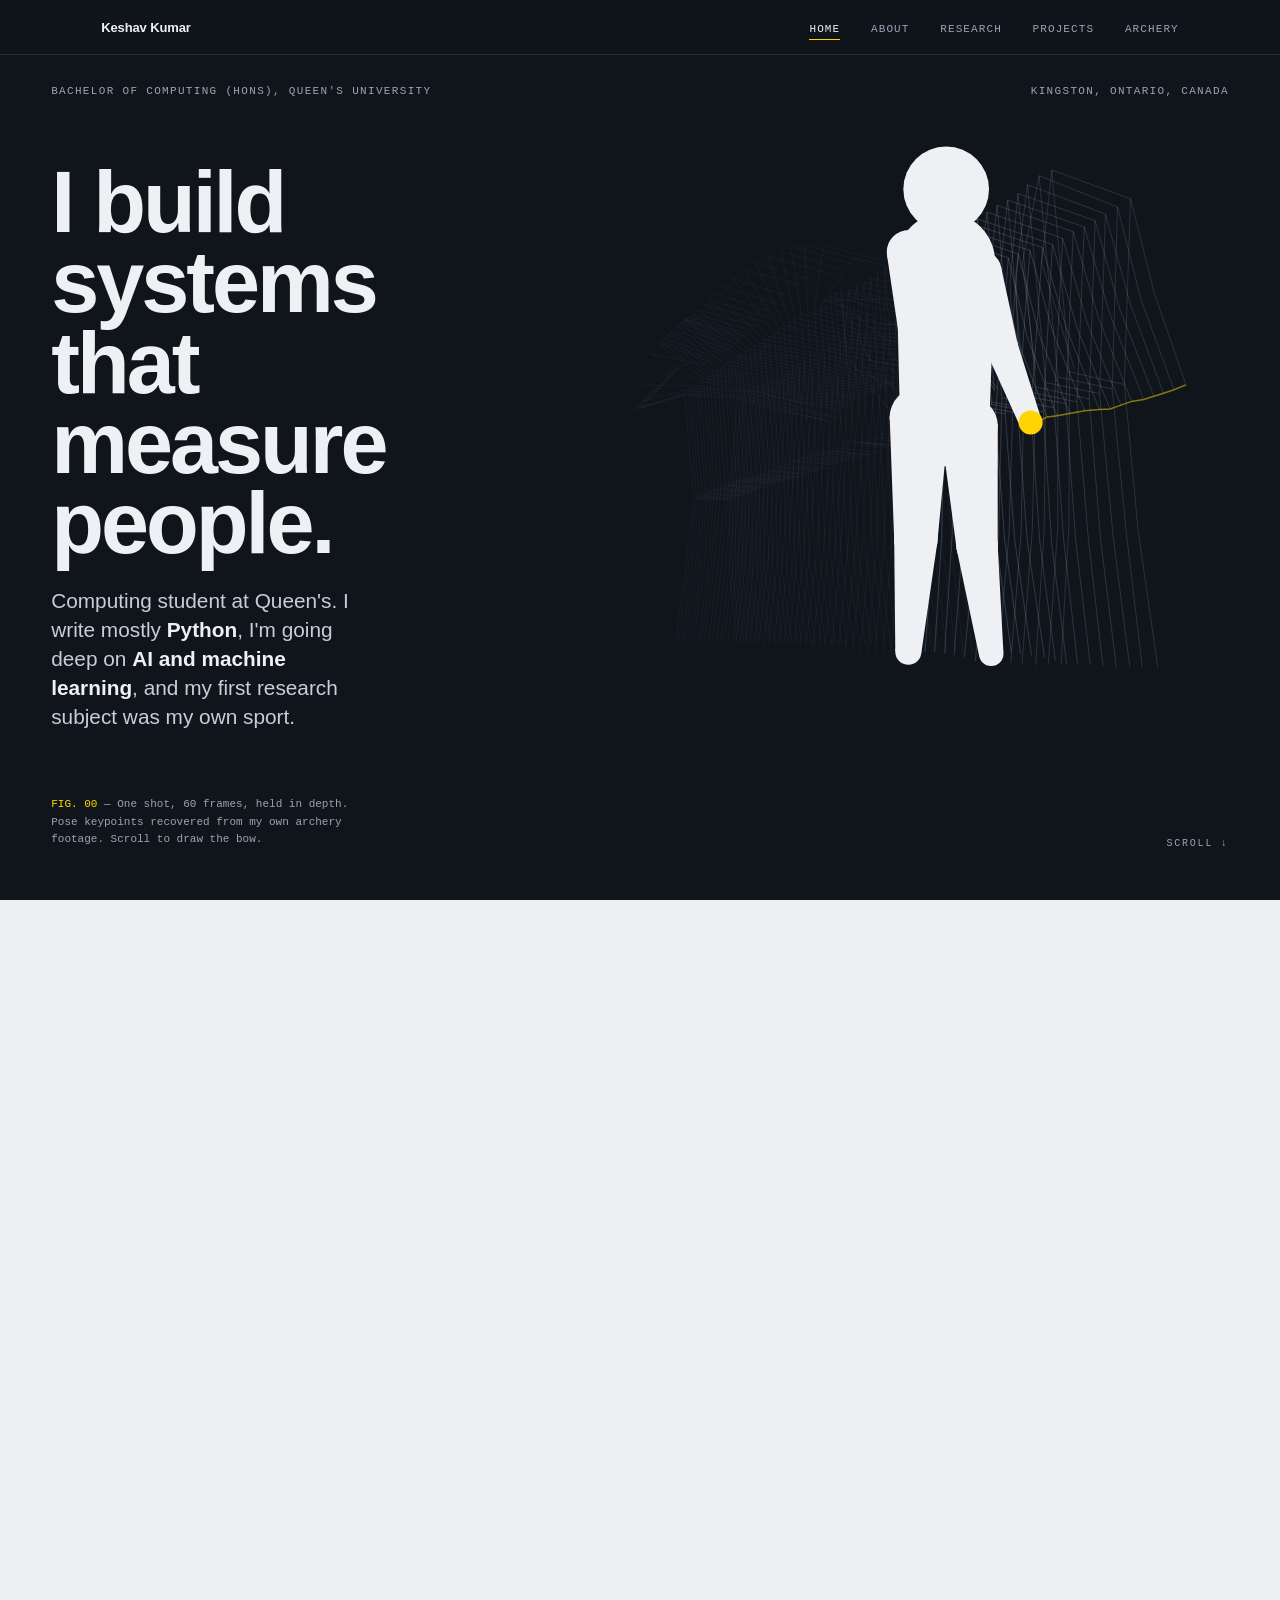
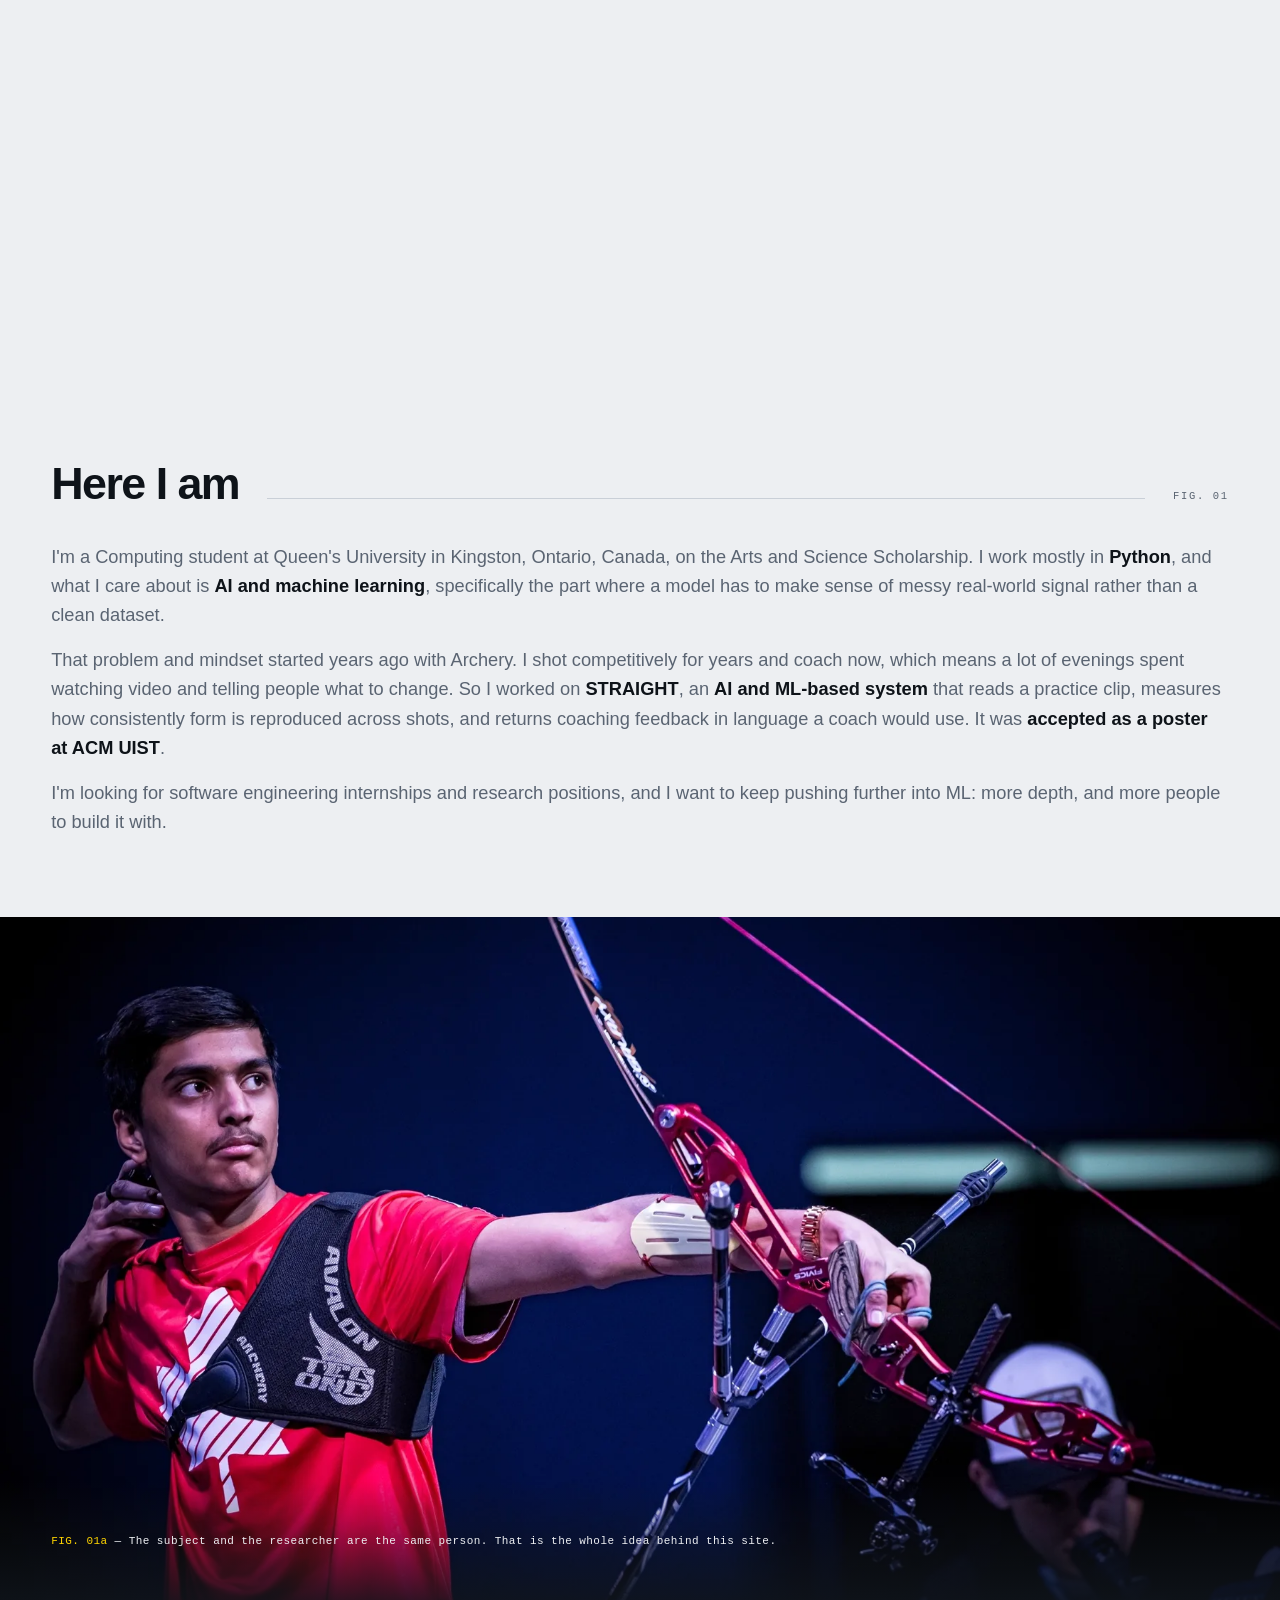
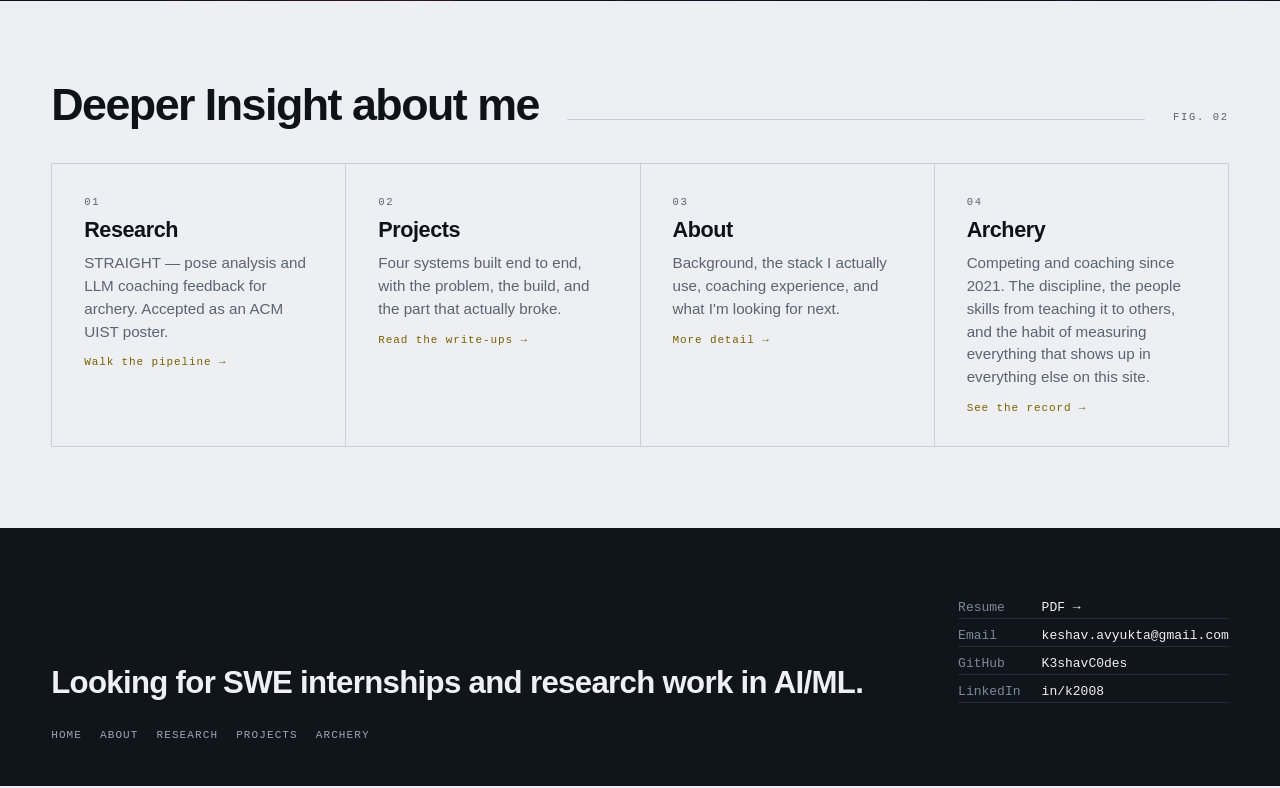
==== commit a16b3eb5: "Rename homepage sections, rewrite Archery card, widen footer heading 'Where to look' -> 'Deeper Insi" ====
--- a/index.html
+++ b/index.html
@@ -80,7 +80,7 @@
 
 <section>
   <div class="wrap">
-    <div class="head"><h2>Where to look</h2><span class="wt"></span><span class="fig">FIG. 02</span></div>
+    <div class="head"><h2>Deeper Insight about me</h2><span class="wt"></span><span class="fig">FIG. 02</span></div>
     <div class="routes">
       <a class="rv" href="research.html">
         <span class="n">01</span>
@@ -91,7 +91,7 @@
       <a class="rv d1" href="projects.html">
         <span class="n">02</span>
         <h3>Projects</h3>
-        <p>Four things built end to end, with the problem, the build, and the part that actually broke.</p>
+        <p>Four systems built end to end, with the problem, the build, and the part that actually broke.</p>
         <span class="go">Read the write-ups &rarr;</span>
       </a>
       <a class="rv d2" href="about.html">
@@ -103,7 +103,8 @@
       <a class="rv d3" href="archery.html">
         <span class="n">04</span>
         <h3>Archery</h3>
-        <p>The competitive record that produced the training data, and the footage it came from.</p>
+        <p>Competing and coaching since 2021. The discipline, the people skills from teaching it to
+          others, and the habit of measuring everything that shows up in everything else on this site.</p>
         <span class="go">See the record &rarr;</span>
       </a>
     </div>
--- a/assets/site.css
+++ b/assets/site.css
@@ -242,7 +242,7 @@
 footer{background:var(--ink-field);color:var(--bone);padding:clamp(56px,8vh,96px) var(--gut) clamp(36px,5vh,56px)}
 footer .in{max-width:1180px;margin:0 auto}
 .colo-grid{display:grid;grid-template-columns:1fr auto;gap:44px;align-items:end}
-.colo-grid h2{font-size:clamp(1.3rem,2.6vw,1.95rem);line-height:1.28;max-width:22ch;
+.colo-grid h2{font-size:clamp(1.3rem,2.6vw,1.95rem);line-height:1.28;
   font-weight:600;letter-spacing:-.022em}
 .contact{display:flex;flex-direction:column;gap:9px;font-family:var(--mono);font-size:13px}
 .contact a{text-decoration:none;border-bottom:1px solid var(--hair-on-ink);padding-bottom:3px;
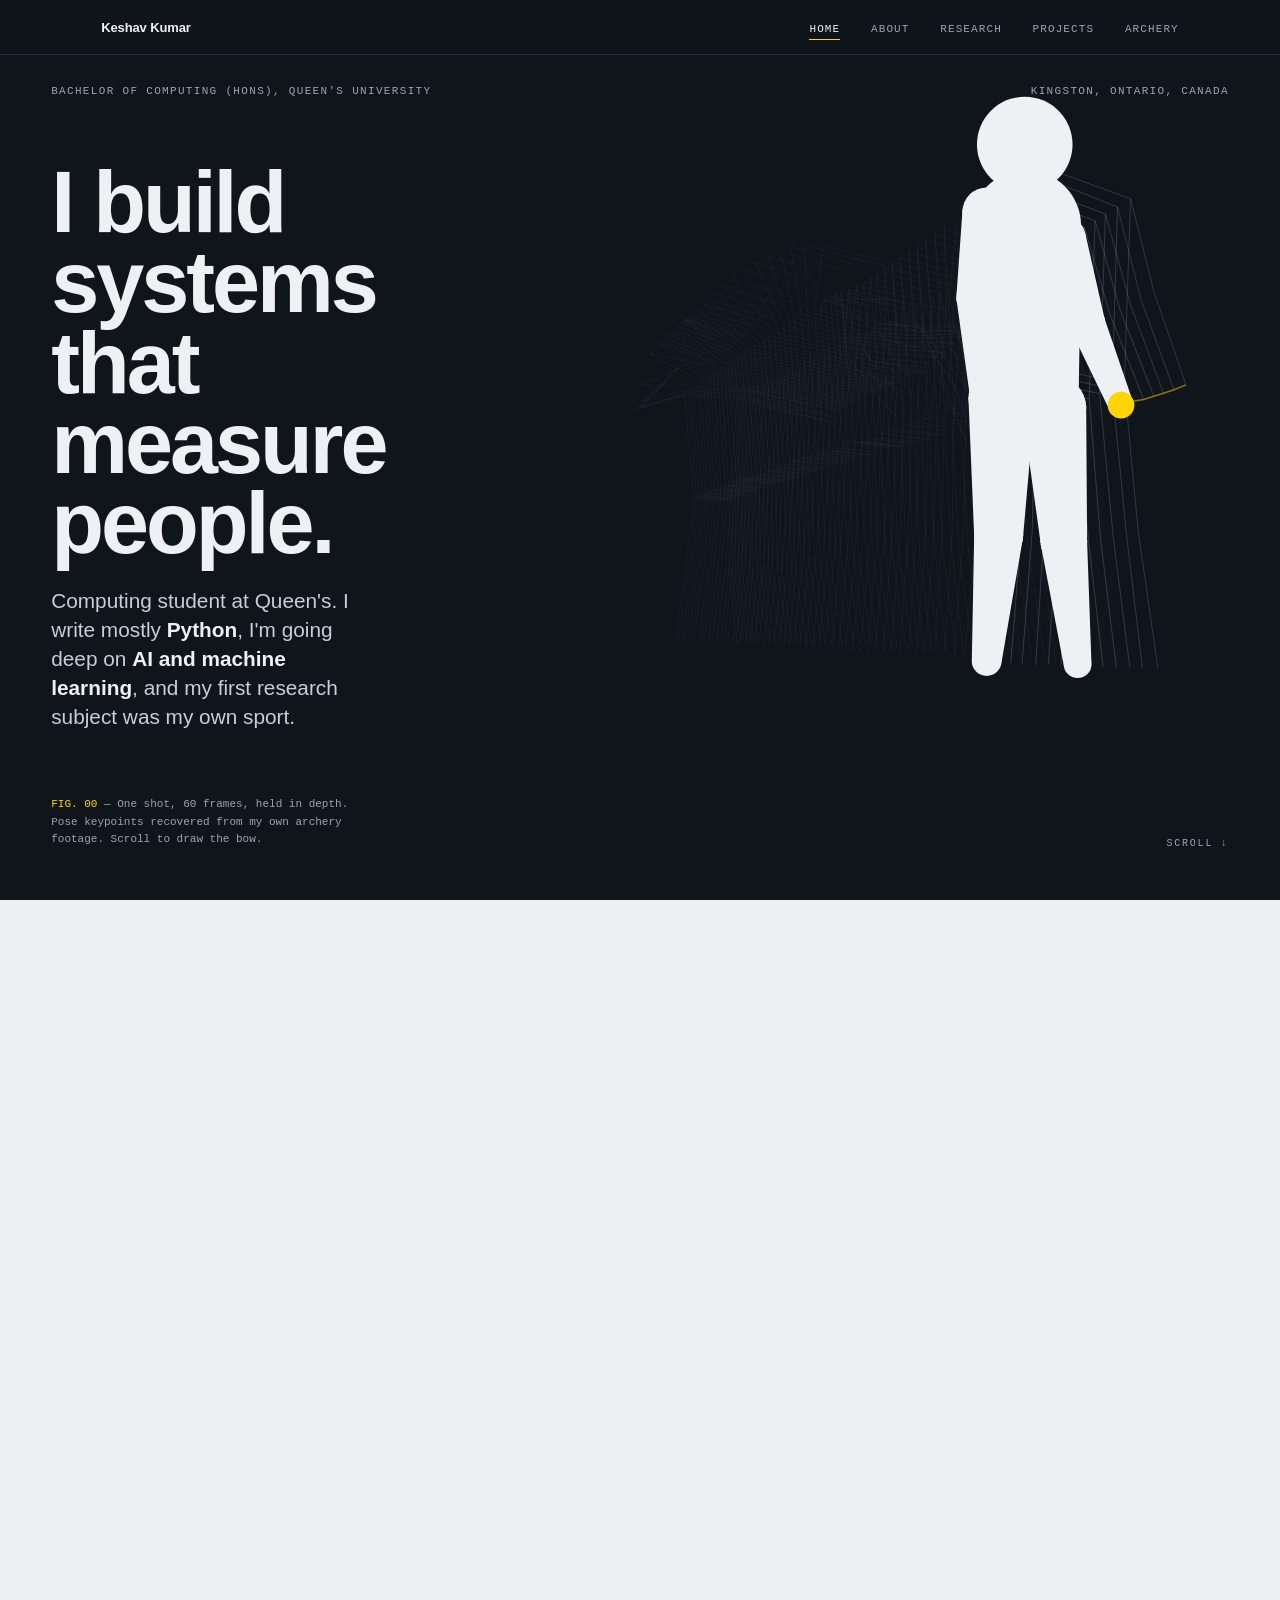
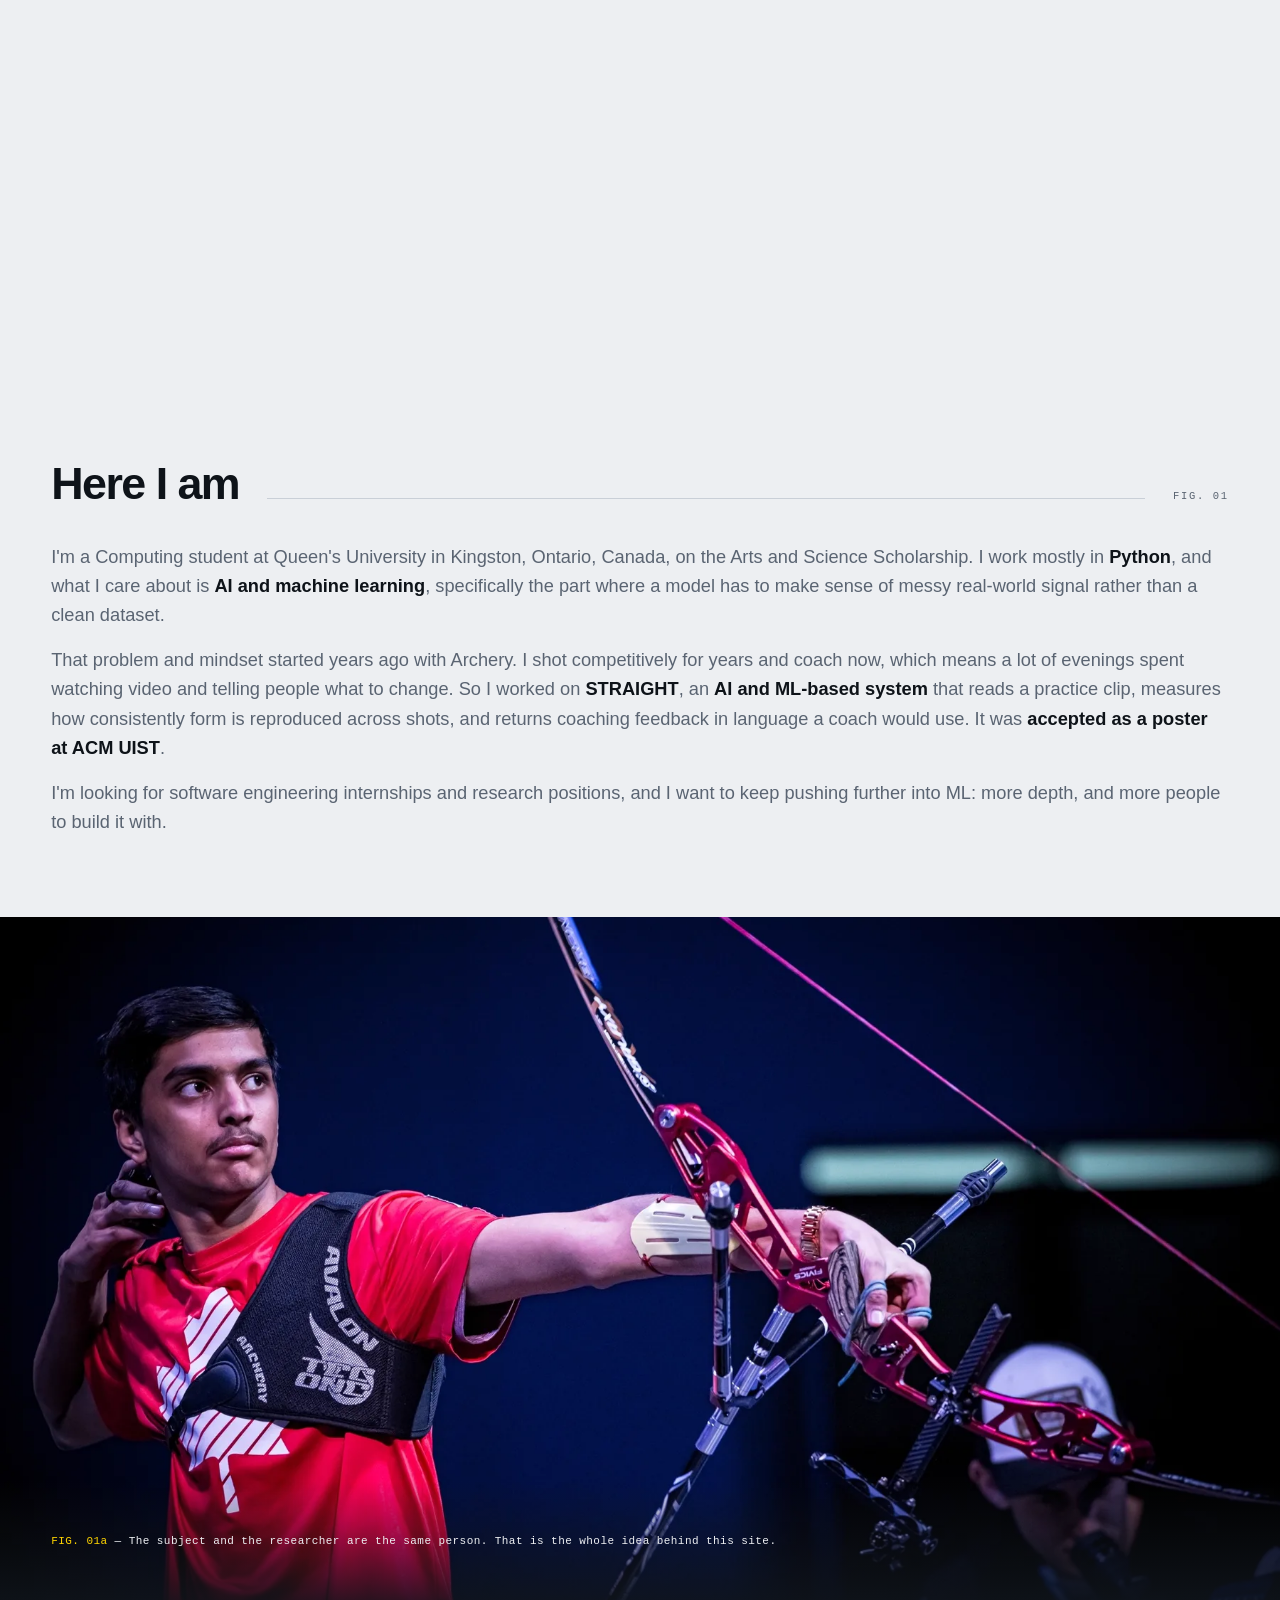
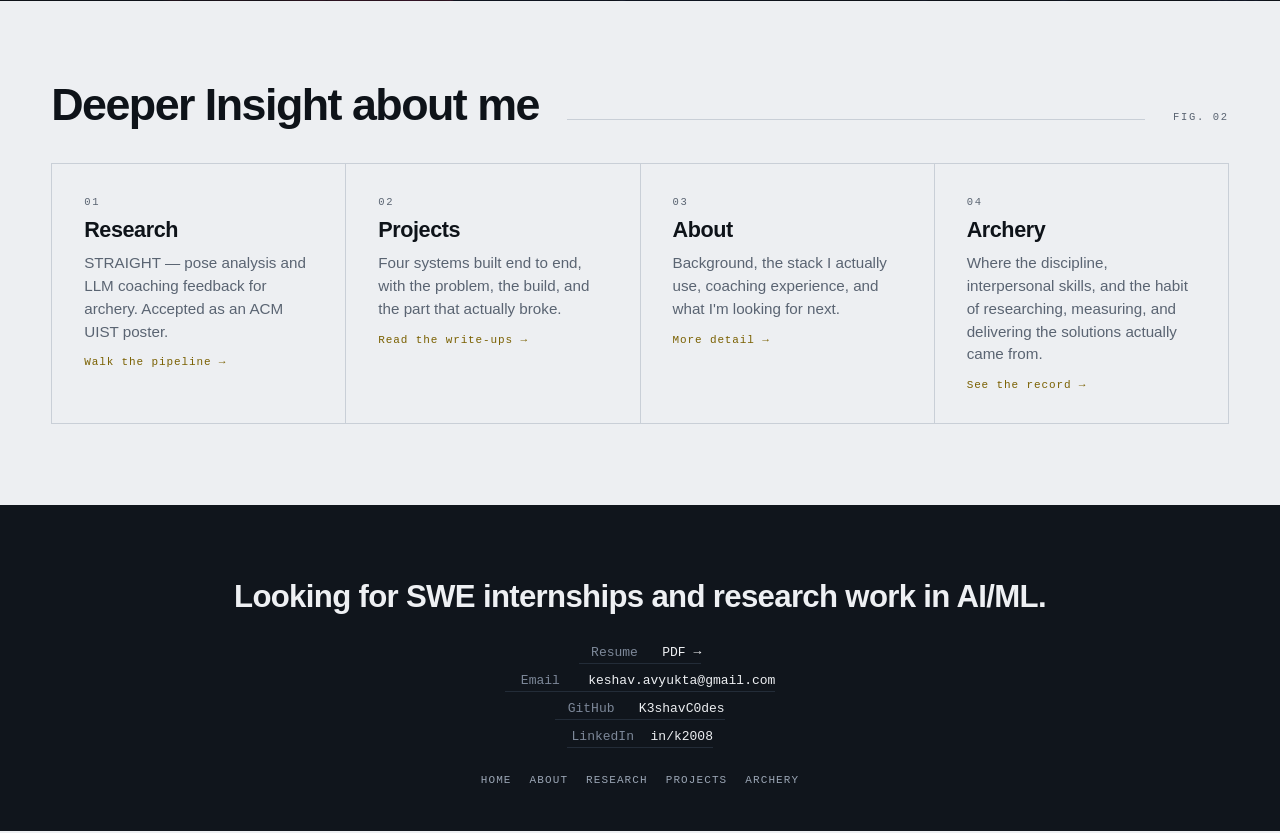
==== commit f3cb1574: "Center footer, uncap remaining headline widths, rebalance About photo column - Archery card copy rep" ====
--- a/index.html
+++ b/index.html
@@ -103,8 +103,8 @@
       <a class="rv d3" href="archery.html">
         <span class="n">04</span>
         <h3>Archery</h3>
-        <p>Competing and coaching since 2021. The discipline, the people skills from teaching it to
-          others, and the habit of measuring everything that shows up in everything else on this site.</p>
+        <p>Where the discipline, interpersonal skills, and the habit of researching, measuring, and
+          delivering the solutions actually came from.</p>
         <span class="go">See the record &rarr;</span>
       </a>
     </div>
--- a/assets/site.css
+++ b/assets/site.css
@@ -57,7 +57,7 @@
 .phead .in{max-width:1180px;margin:0 auto}
 .phead .fig{font-family:var(--mono);font-size:10.5px;letter-spacing:.18em;color:var(--ink-2)}
 .phead h1{margin-top:12px;font-size:clamp(2.1rem,6vw,4rem);letter-spacing:-.036em;
-  line-height:1;font-weight:700;text-wrap:balance;max-width:16ch}
+  line-height:1;font-weight:700;text-wrap:balance}
 .phead p{margin-top:20px;font-size:clamp(1rem,1.5vw,1.17rem);line-height:1.55;
   color:var(--ink-2)}
 
@@ -117,7 +117,7 @@
 .routes a:hover .go{transform:translateX(5px)}
 
 /* ---- about ---- */
-.about{display:grid;grid-template-columns:1.35fr .65fr;gap:clamp(30px,5vw,72px);align-items:start}
+.about{display:grid;grid-template-columns:1.6fr .4fr;gap:clamp(30px,5vw,72px);align-items:start}
 .facts{list-style:none;font-family:var(--mono);font-size:12.5px}
 .facts li{display:grid;grid-template-columns:6.4em 1fr;gap:14px;padding:11px 0;
   border-bottom:1px solid var(--rule);line-height:1.5}
@@ -241,16 +241,16 @@
 /* ---- footer ---- */
 footer{background:var(--ink-field);color:var(--bone);padding:clamp(56px,8vh,96px) var(--gut) clamp(36px,5vh,56px)}
 footer .in{max-width:1180px;margin:0 auto}
-.colo-grid{display:grid;grid-template-columns:1fr auto;gap:44px;align-items:end}
+.colo-grid{display:flex;flex-direction:column;align-items:center;text-align:center;gap:28px}
 .colo-grid h2{font-size:clamp(1.3rem,2.6vw,1.95rem);line-height:1.28;
   font-weight:600;letter-spacing:-.022em}
-.contact{display:flex;flex-direction:column;gap:9px;font-family:var(--mono);font-size:13px}
+.contact{display:flex;flex-direction:column;align-items:center;gap:9px;font-family:var(--mono);font-size:13px}
 .contact a{text-decoration:none;border-bottom:1px solid var(--hair-on-ink);padding-bottom:3px;
   display:inline-flex;gap:12px;transition:border-color .25s}
 .contact a:hover{border-color:var(--gold)}
 .contact a span:first-child{color:#7d8899;min-width:5.5em}
 .fineprint{margin-top:46px;font-family:var(--mono);font-size:10.5px;line-height:1.8;color:#7d8899;max-width:74ch}
-.fnav{margin-top:26px;display:flex;flex-wrap:wrap;gap:18px;font-family:var(--mono);font-size:11px;letter-spacing:.1em}
+.fnav{margin-top:26px;display:flex;flex-wrap:wrap;justify-content:center;gap:18px;font-family:var(--mono);font-size:11px;letter-spacing:.1em}
 .fnav a{text-decoration:none;color:var(--dim-on-ink);text-transform:uppercase;transition:color .2s}
 .fnav a:hover{color:var(--bone)}
 
@@ -266,7 +266,7 @@
   .pipe-outer{height:auto}
   .pipe-sticky{position:static;height:auto;grid-template-columns:1fr;gap:26px;padding:var(--gut) var(--gut) 0}
   .pipe-view{height:56vh}
-  .about,.two,.target-grid,.colo-grid{grid-template-columns:1fr}
+  .about,.two,.target-grid{grid-template-columns:1fr}
   .proj article,.exp article{grid-template-columns:1fr;gap:10px}
   .head h2{white-space:normal}
   .mast-mid{max-width:none;position:relative}
@@ -325,4 +325,4 @@
 /* About Me heading gets extra weight */
 .phead.big h1{font-size:clamp(2.8rem,9vw,6rem);letter-spacing:-.042em;max-width:none}
 .phead.big .sub{margin-top:22px;font-size:clamp(1.25rem,2.6vw,1.9rem);line-height:1.28;
-  color:var(--ink);font-weight:600;letter-spacing:-.022em;max-width:24ch}
+  color:var(--ink);font-weight:600;letter-spacing:-.022em}
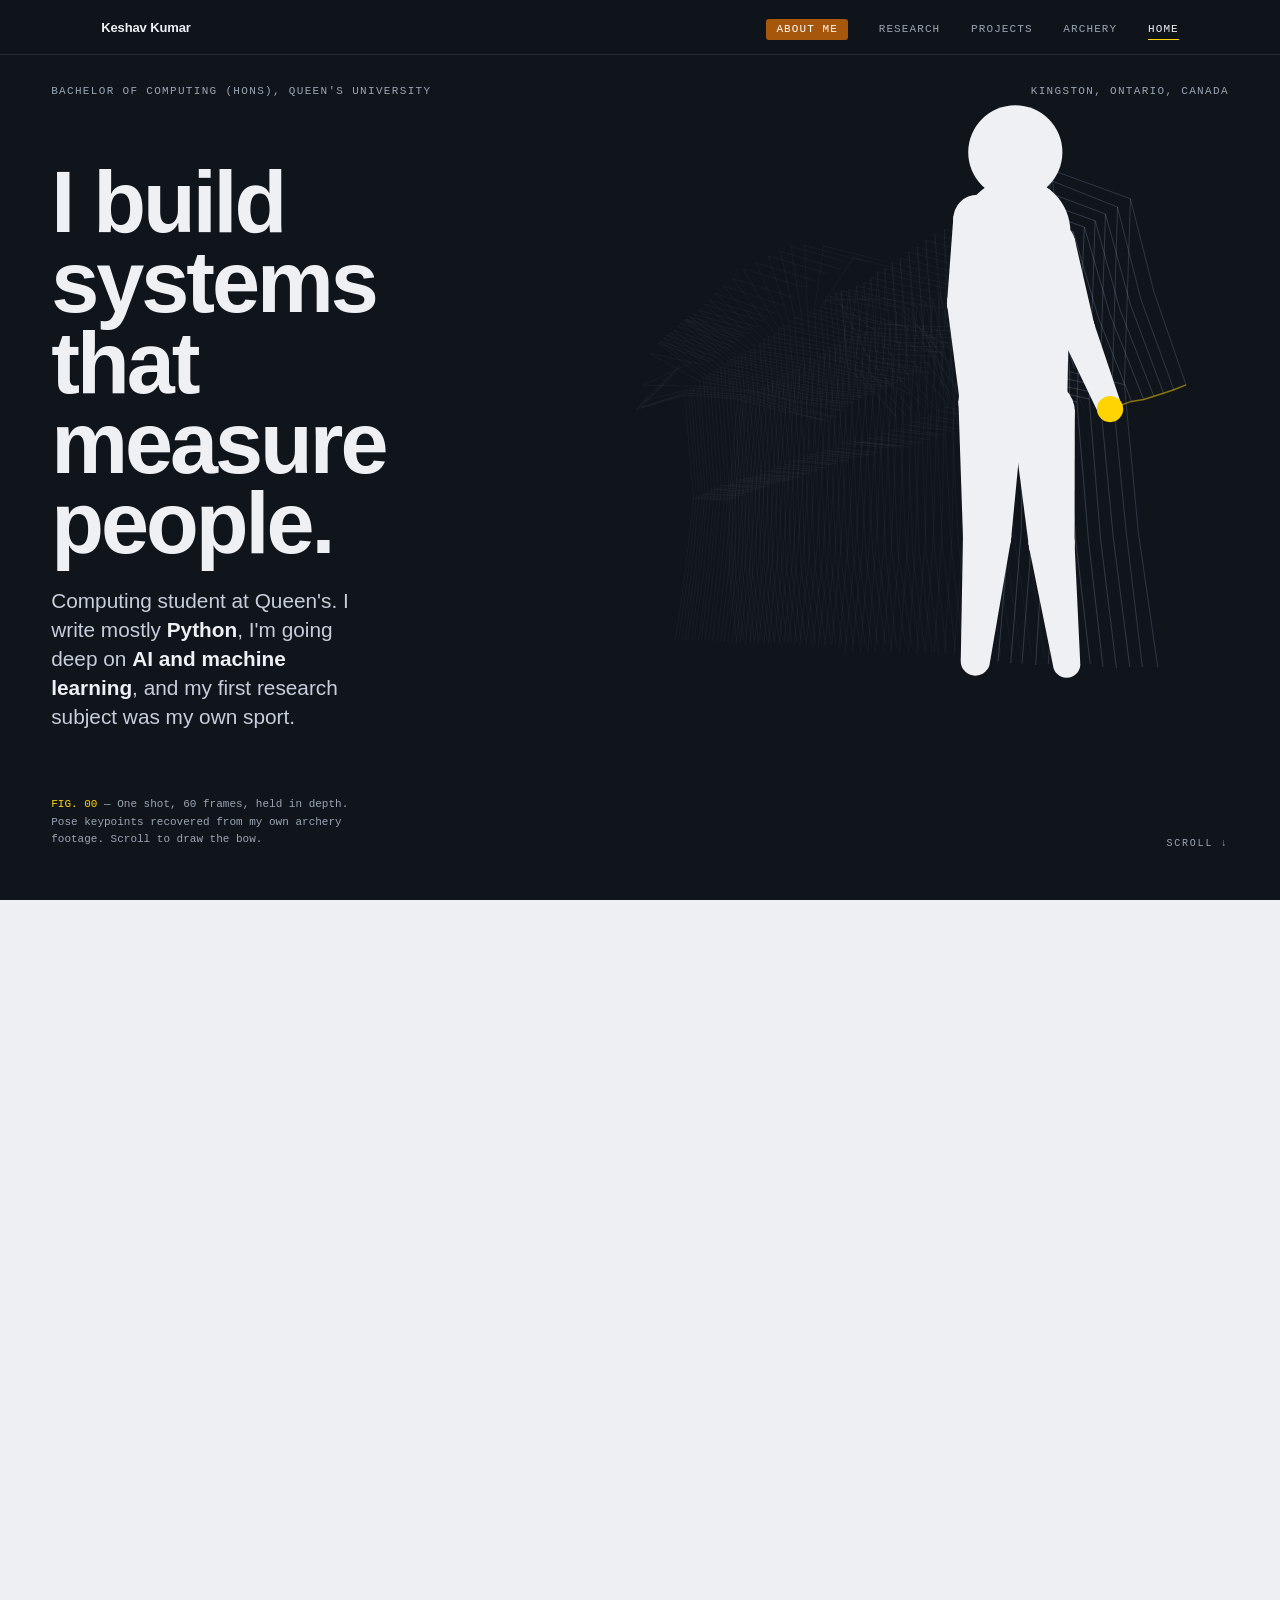
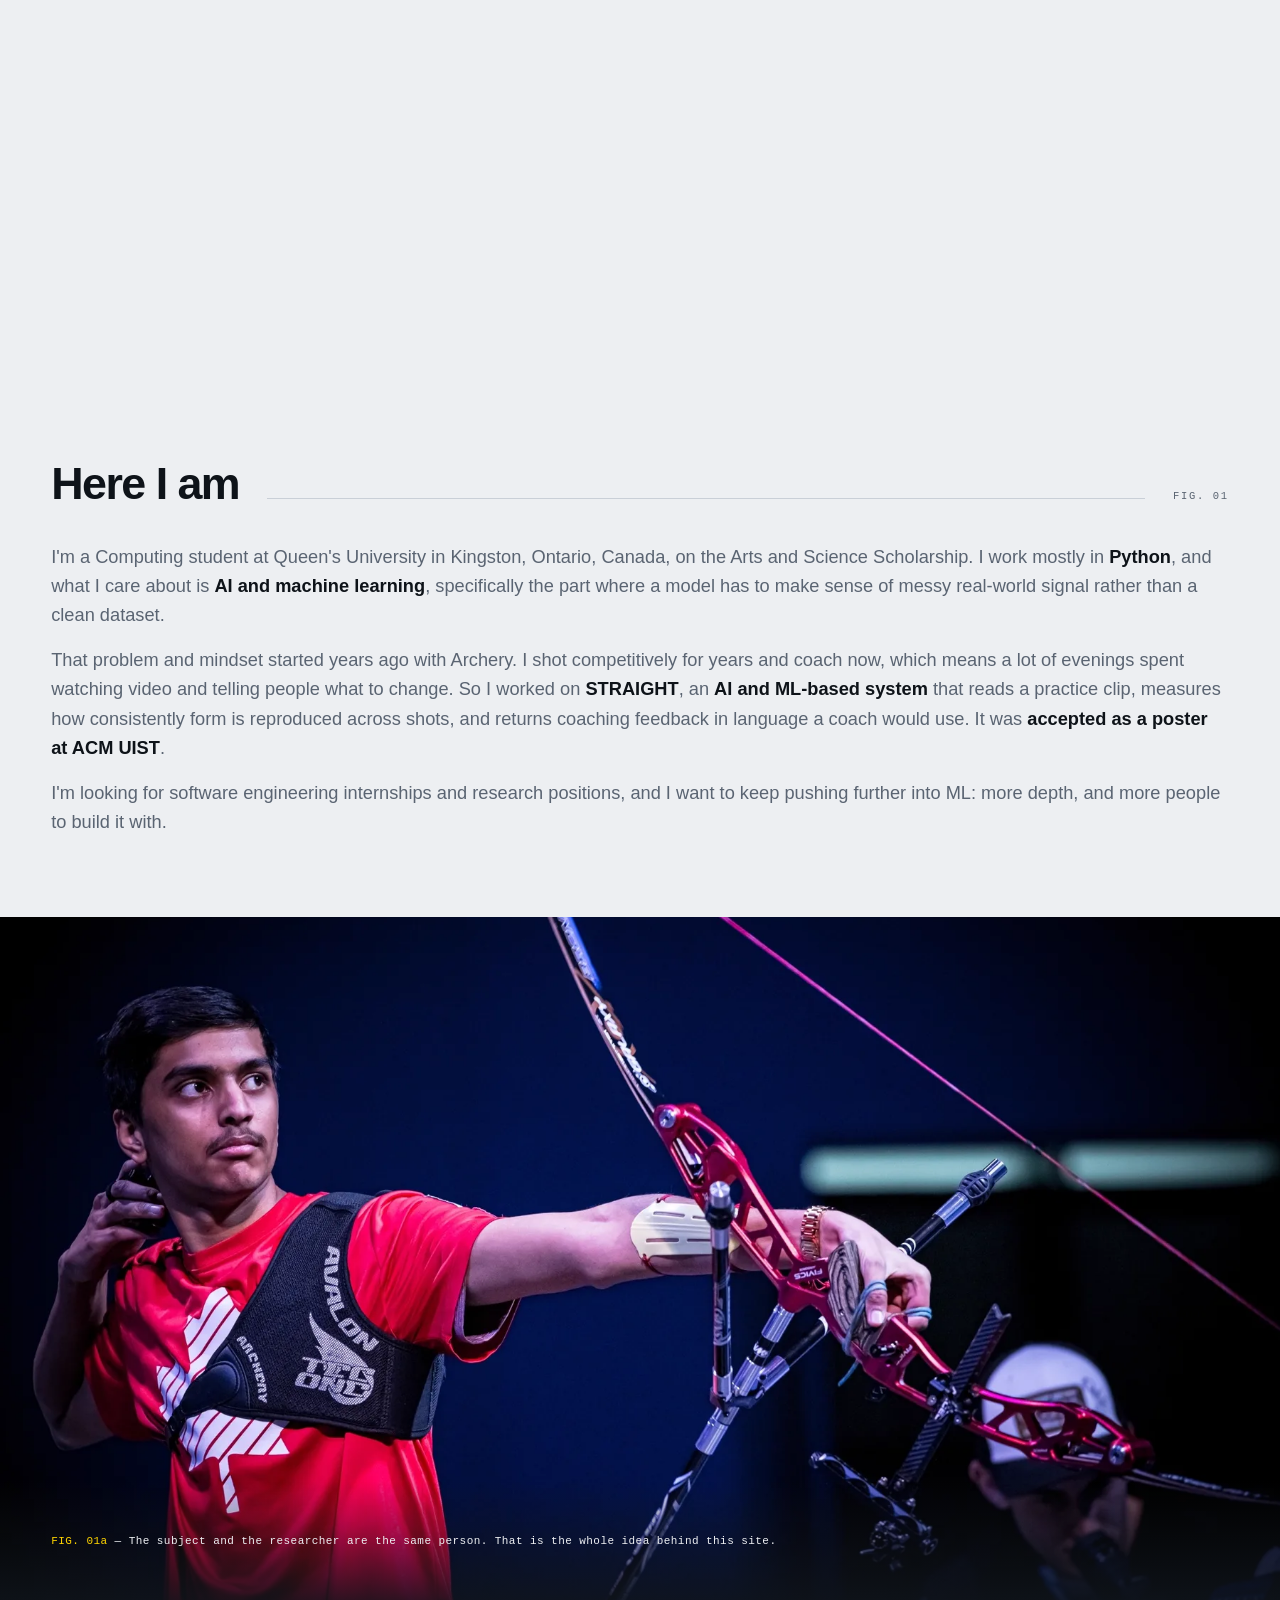
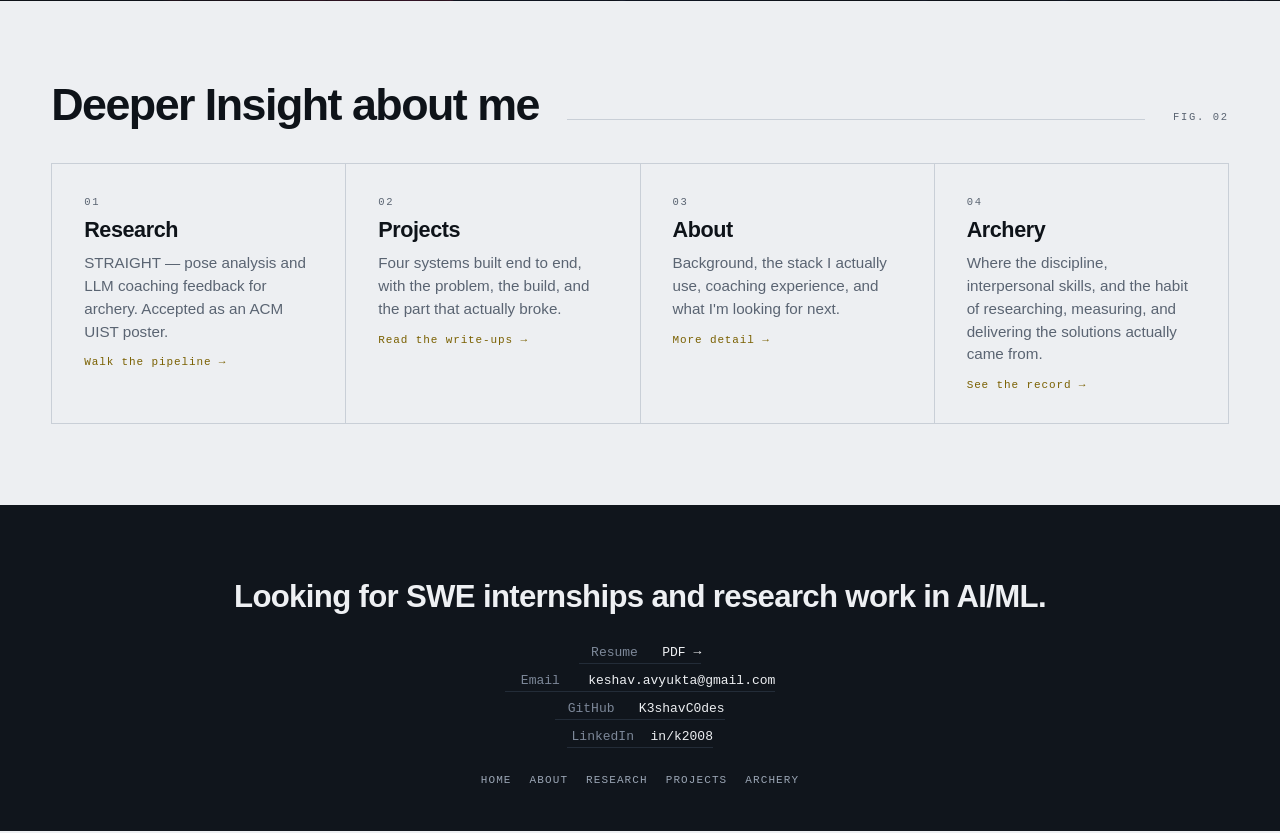
==== commit e26f069f: "Reorder nav, highlight About Me, reorder Skills blocks, footage wording - Top nav reordered site-wid" ====
--- a/index.html
+++ b/index.html
@@ -24,11 +24,11 @@
   <div class="in">
     <a class="me" href="index.html">Keshav Kumar</a>
     <ul>
-      <li><a class="s" href="index.html" aria-current="page">Home</a></li>
-      <li><a class="s" href="about.html">About</a></li>
+      <li><a class="s hl" href="about.html">About Me</a></li>
       <li><a class="s" href="research.html">Research</a></li>
       <li><a class="s" href="projects.html">Projects</a></li>
       <li><a class="s" href="archery.html">Archery</a></li>
+      <li><a class="s" href="index.html" aria-current="page">Home</a></li>
     </ul>
   </div>
   <i class="reg" id="reg"></i>
--- a/assets/site.css
+++ b/assets/site.css
@@ -50,6 +50,10 @@
 .nav.on-ink .reg{background:var(--gold)}
 @media (max-width:820px){ .nav ul{gap:14px} .nav a.s{font-size:10px;letter-spacing:.06em} }
 @media (max-width:600px){ .nav .me{font-size:12px} .nav ul{gap:10px} }
+.nav a.s.hl{background:#a6570b;color:#fff;padding:4px 10px;border-radius:3px;border-bottom-color:transparent}
+.nav a.s.hl:hover{color:#fff;opacity:.85}
+.nav a.s.hl[aria-current=page]{border-bottom-color:var(--gold)}
+.nav.on-ink a.s.hl,.nav.on-ink a.s.hl:hover,.nav.on-ink a.s.hl[aria-current=page]{color:#fff}
 
 /* ---- page head (inner pages) ---- */
 .phead{padding:calc(54px + clamp(48px,8vh,96px)) var(--gut) clamp(32px,5vh,64px);
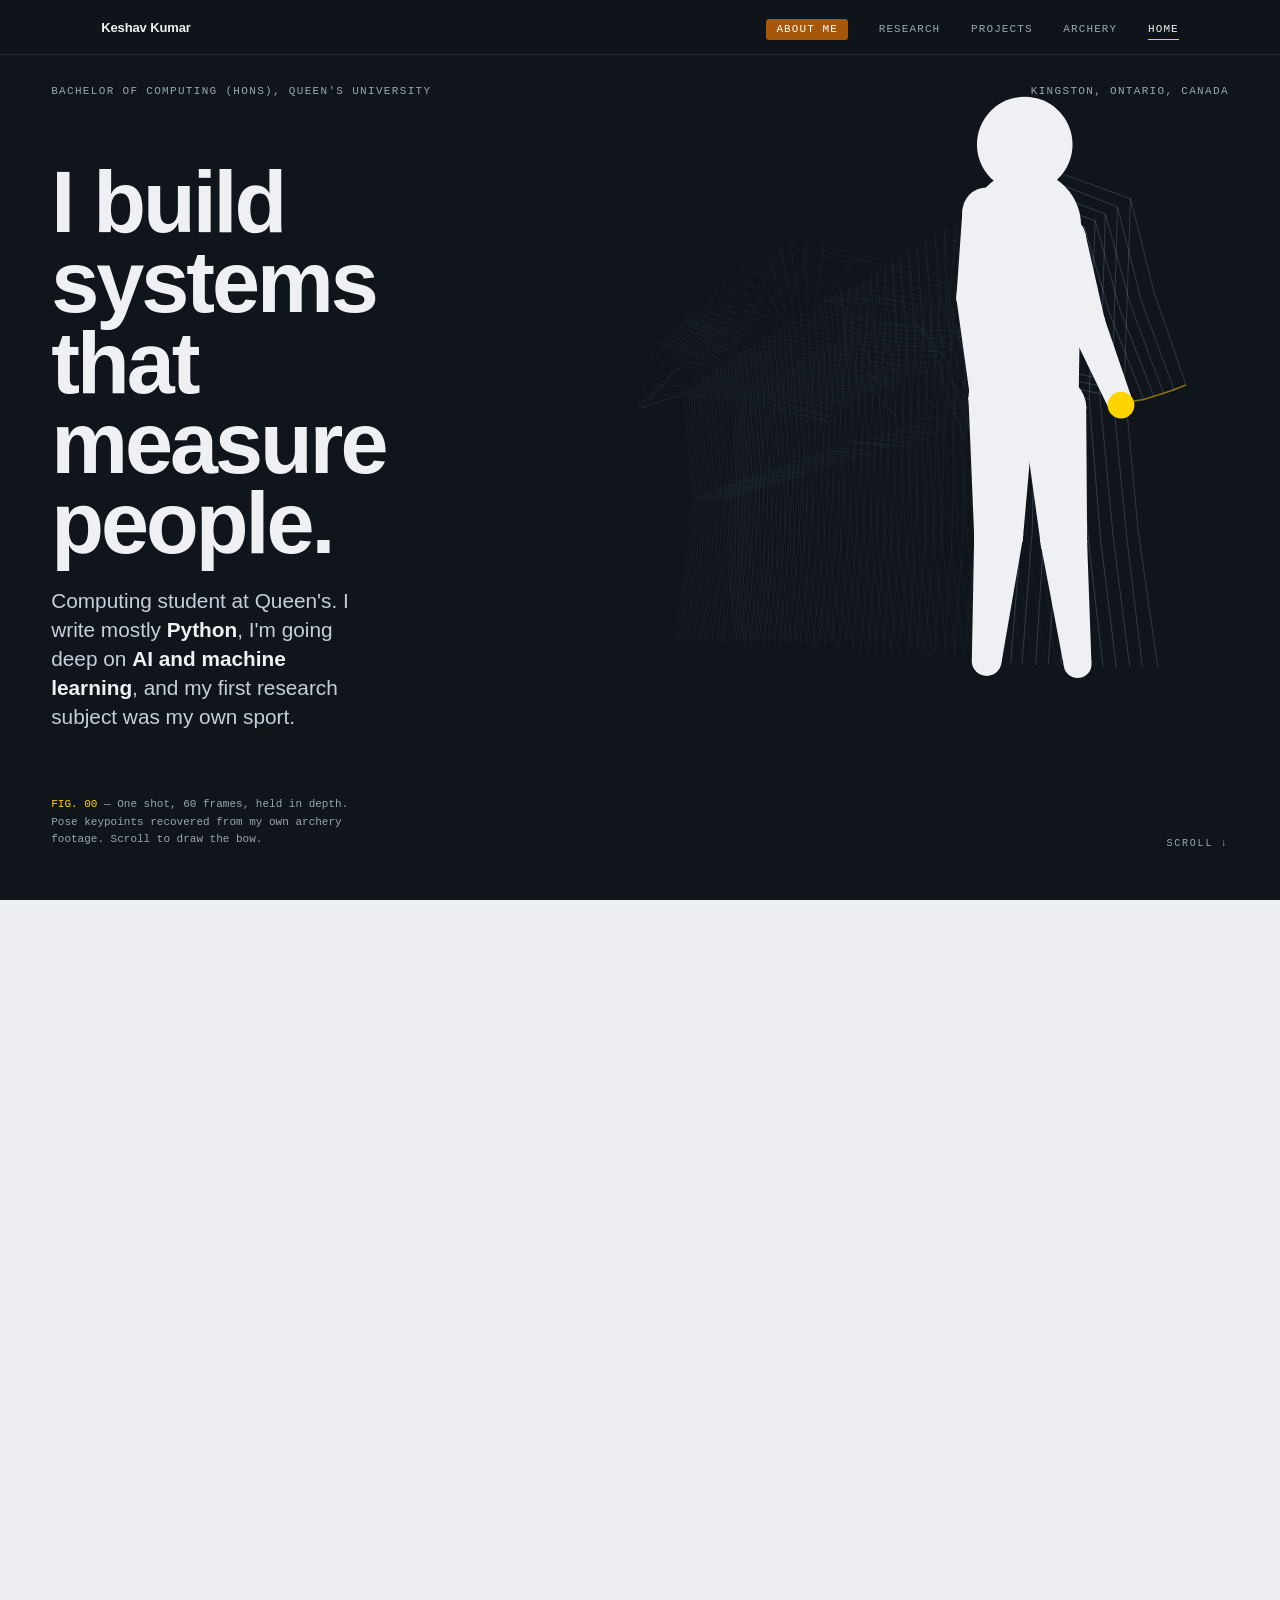
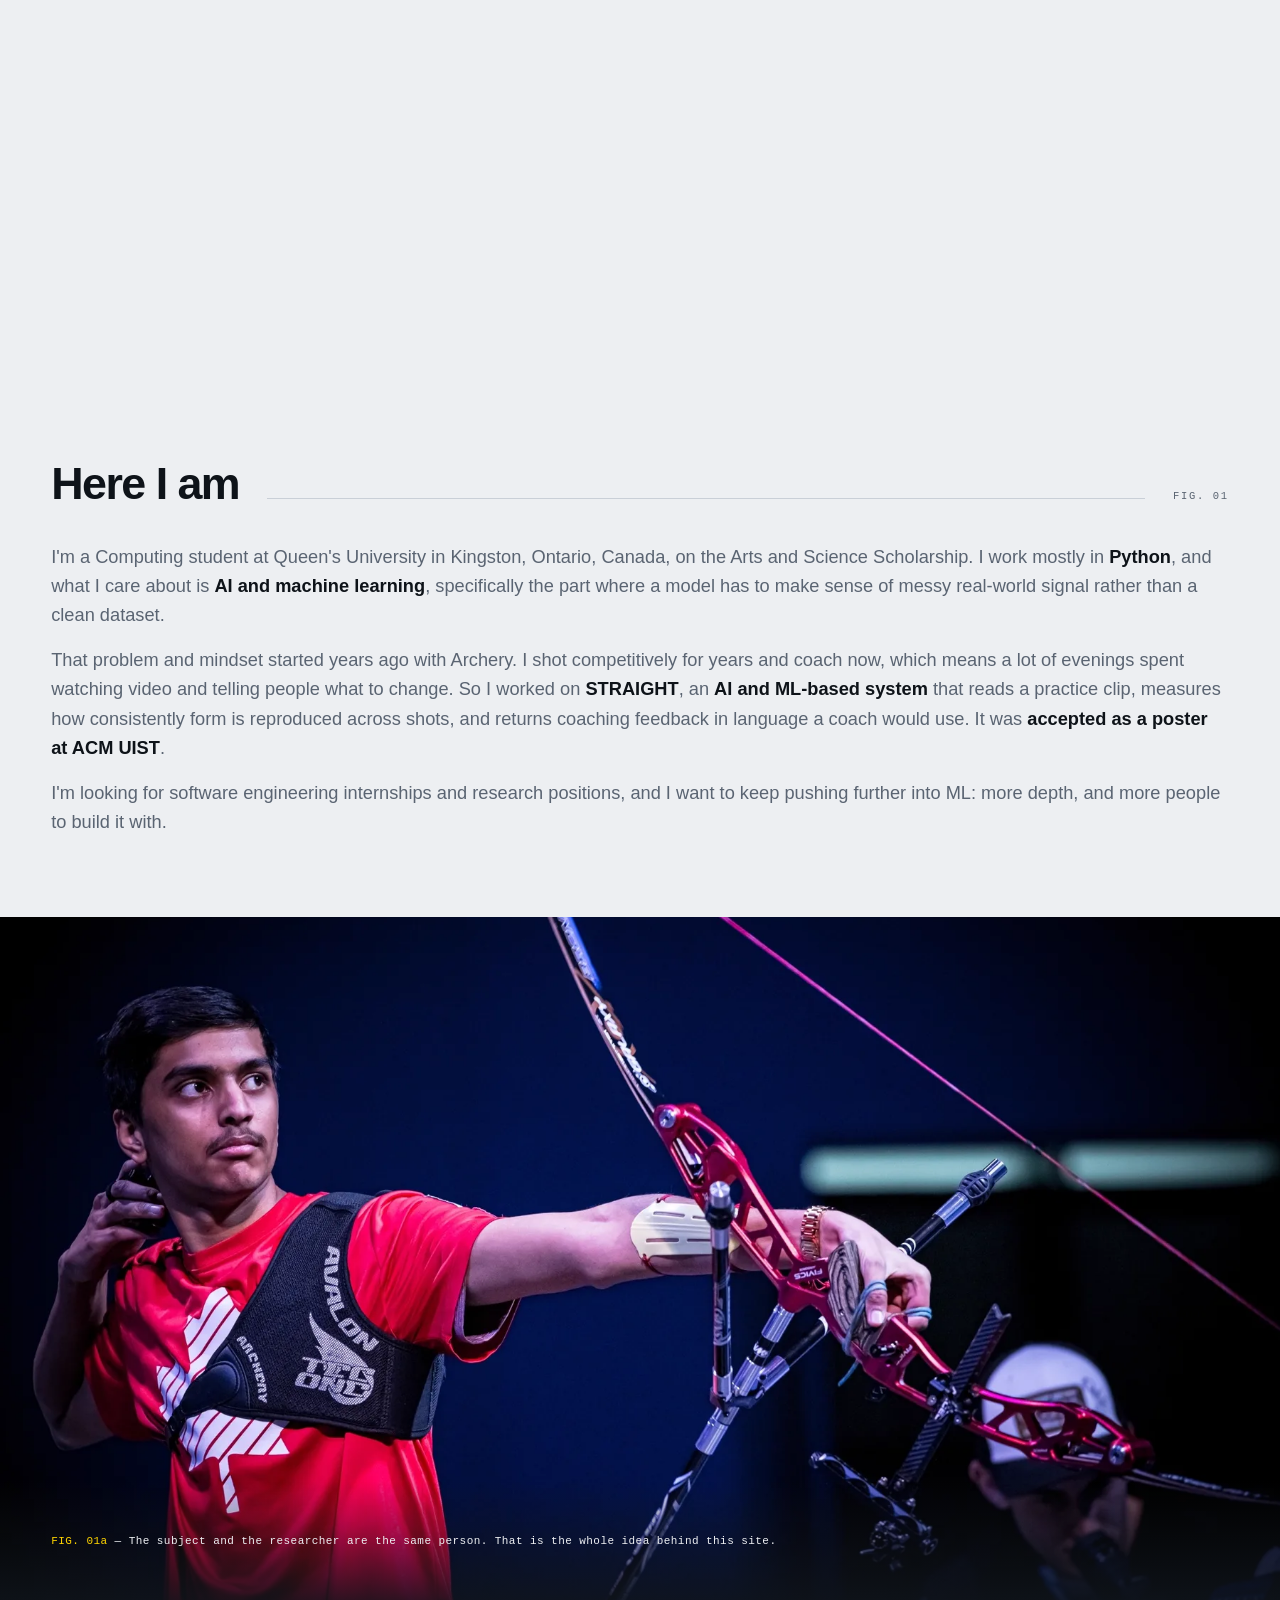
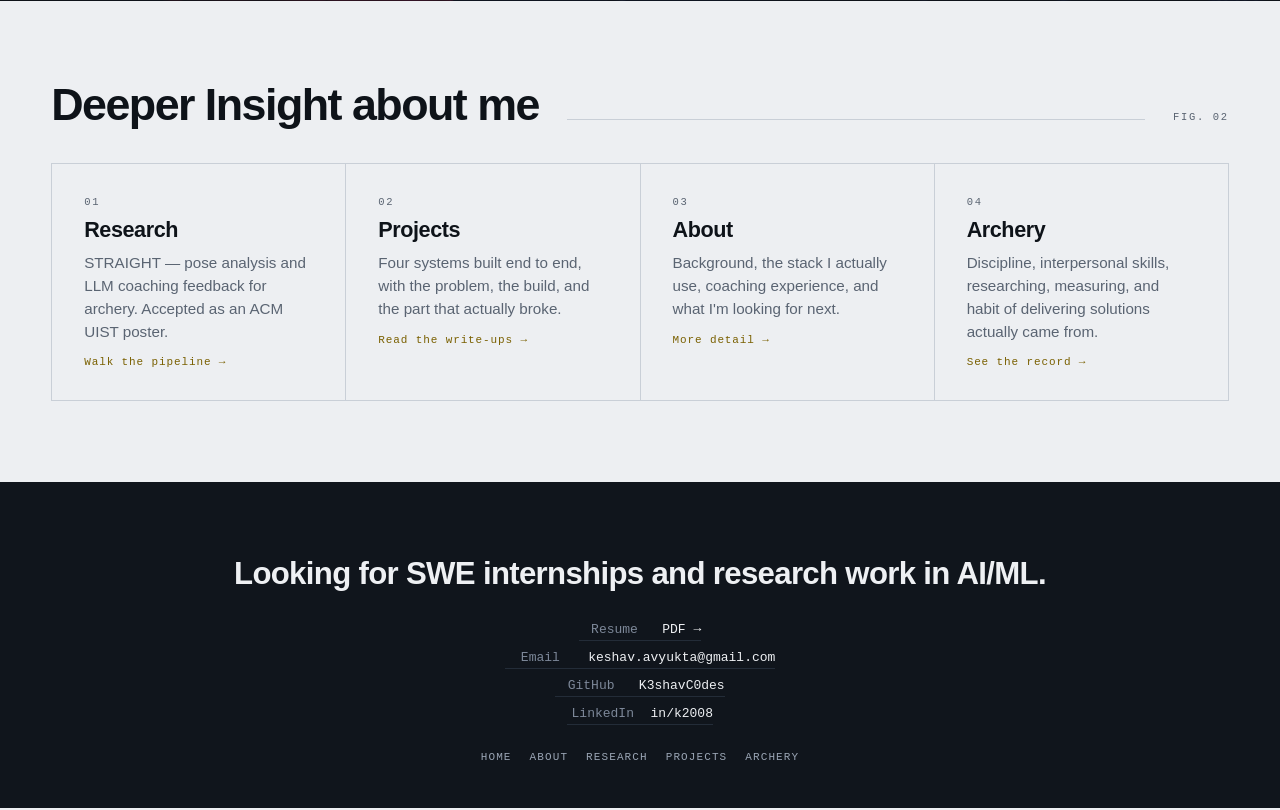
==== commit 85edca07: "Remove project-page photo, swap project order, various content fixes - Removed the photoband portrai" ====
--- a/index.html
+++ b/index.html
@@ -103,8 +103,8 @@
       <a class="rv d3" href="archery.html">
         <span class="n">04</span>
         <h3>Archery</h3>
-        <p>Where the discipline, interpersonal skills, and the habit of researching, measuring, and
-          delivering the solutions actually came from.</p>
+        <p>Discipline, interpersonal skills, researching, measuring, and habit of delivering
+          solutions actually came from.</p>
         <span class="go">See the record &rarr;</span>
       </a>
     </div>
--- a/assets/site.css
+++ b/assets/site.css
@@ -121,7 +121,7 @@
 .routes a:hover .go{transform:translateX(5px)}
 
 /* ---- about ---- */
-.about{display:grid;grid-template-columns:1.6fr .4fr;gap:clamp(30px,5vw,72px);align-items:start}
+.about{display:grid;grid-template-columns:1.35fr .65fr;gap:clamp(30px,5vw,72px);align-items:start}
 .facts{list-style:none;font-family:var(--mono);font-size:12.5px}
 .facts li{display:grid;grid-template-columns:6.4em 1fr;gap:14px;padding:11px 0;
   border-bottom:1px solid var(--rule);line-height:1.5}
